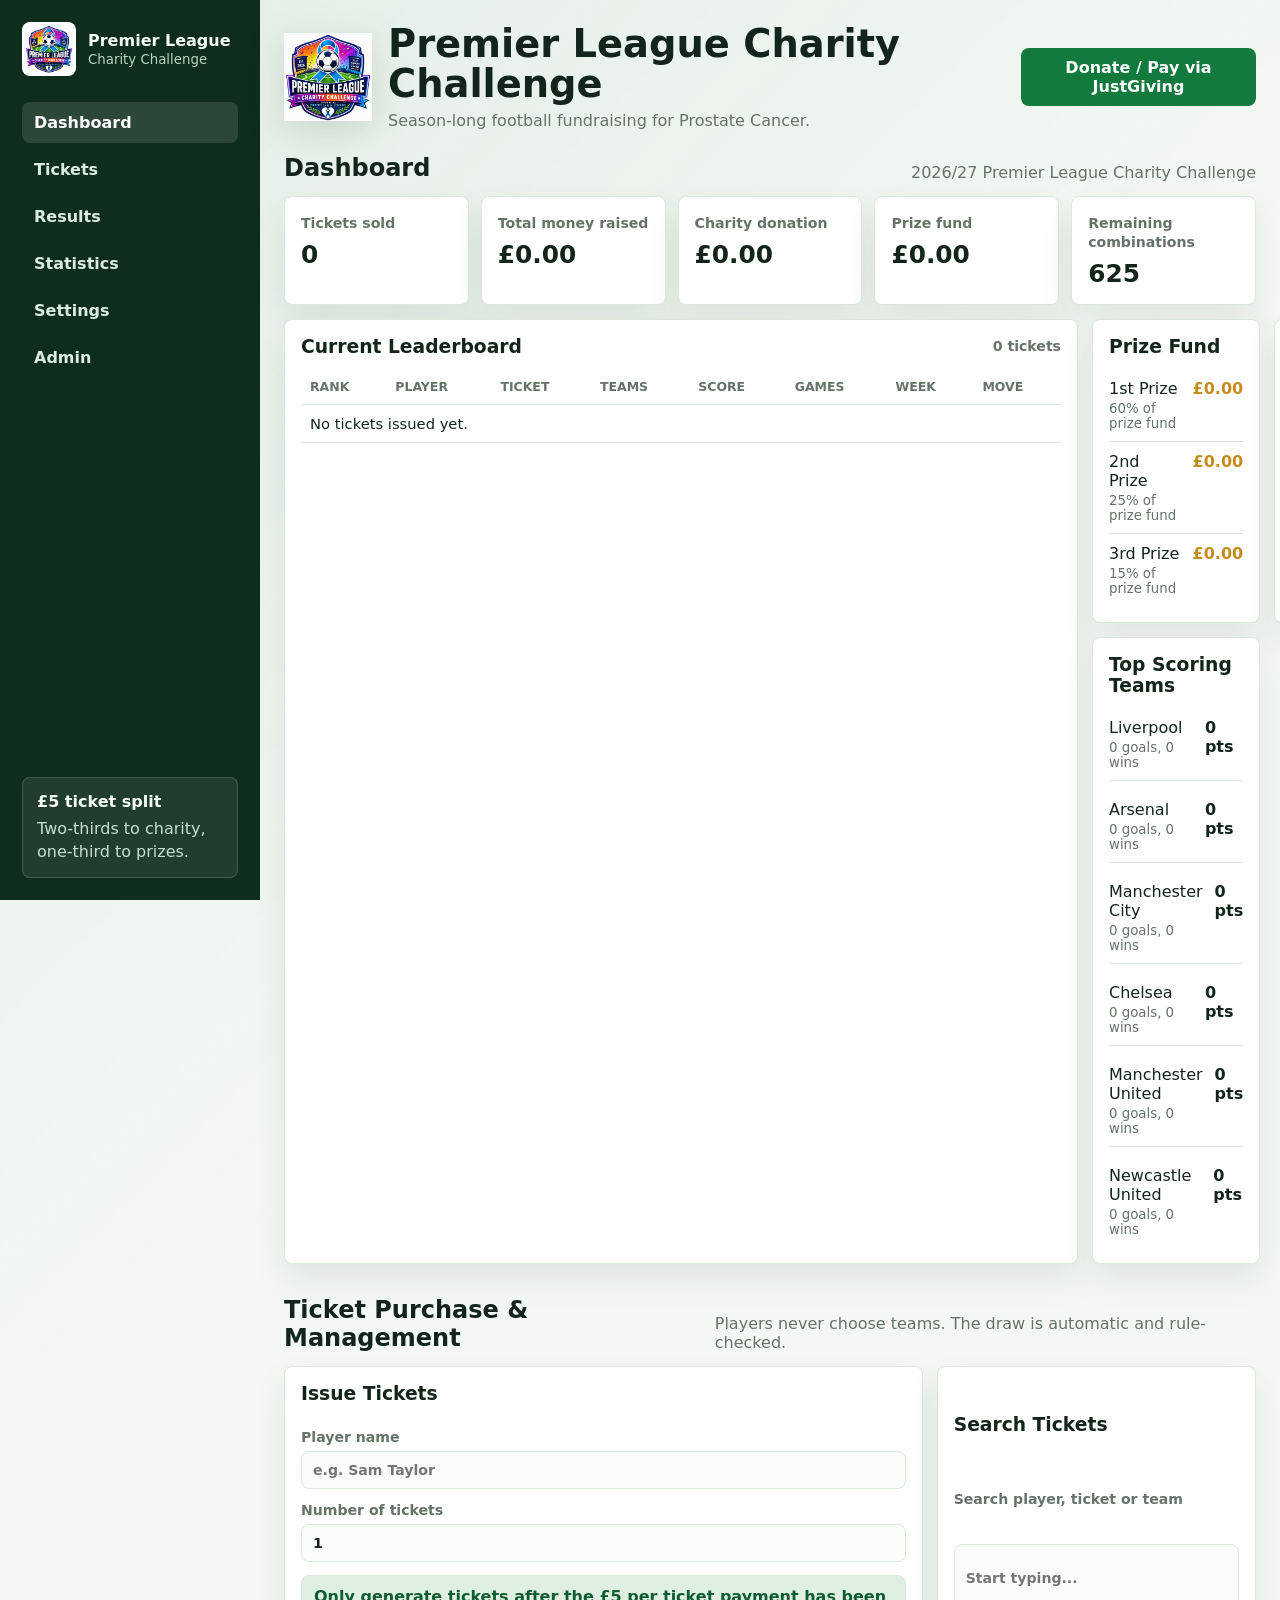
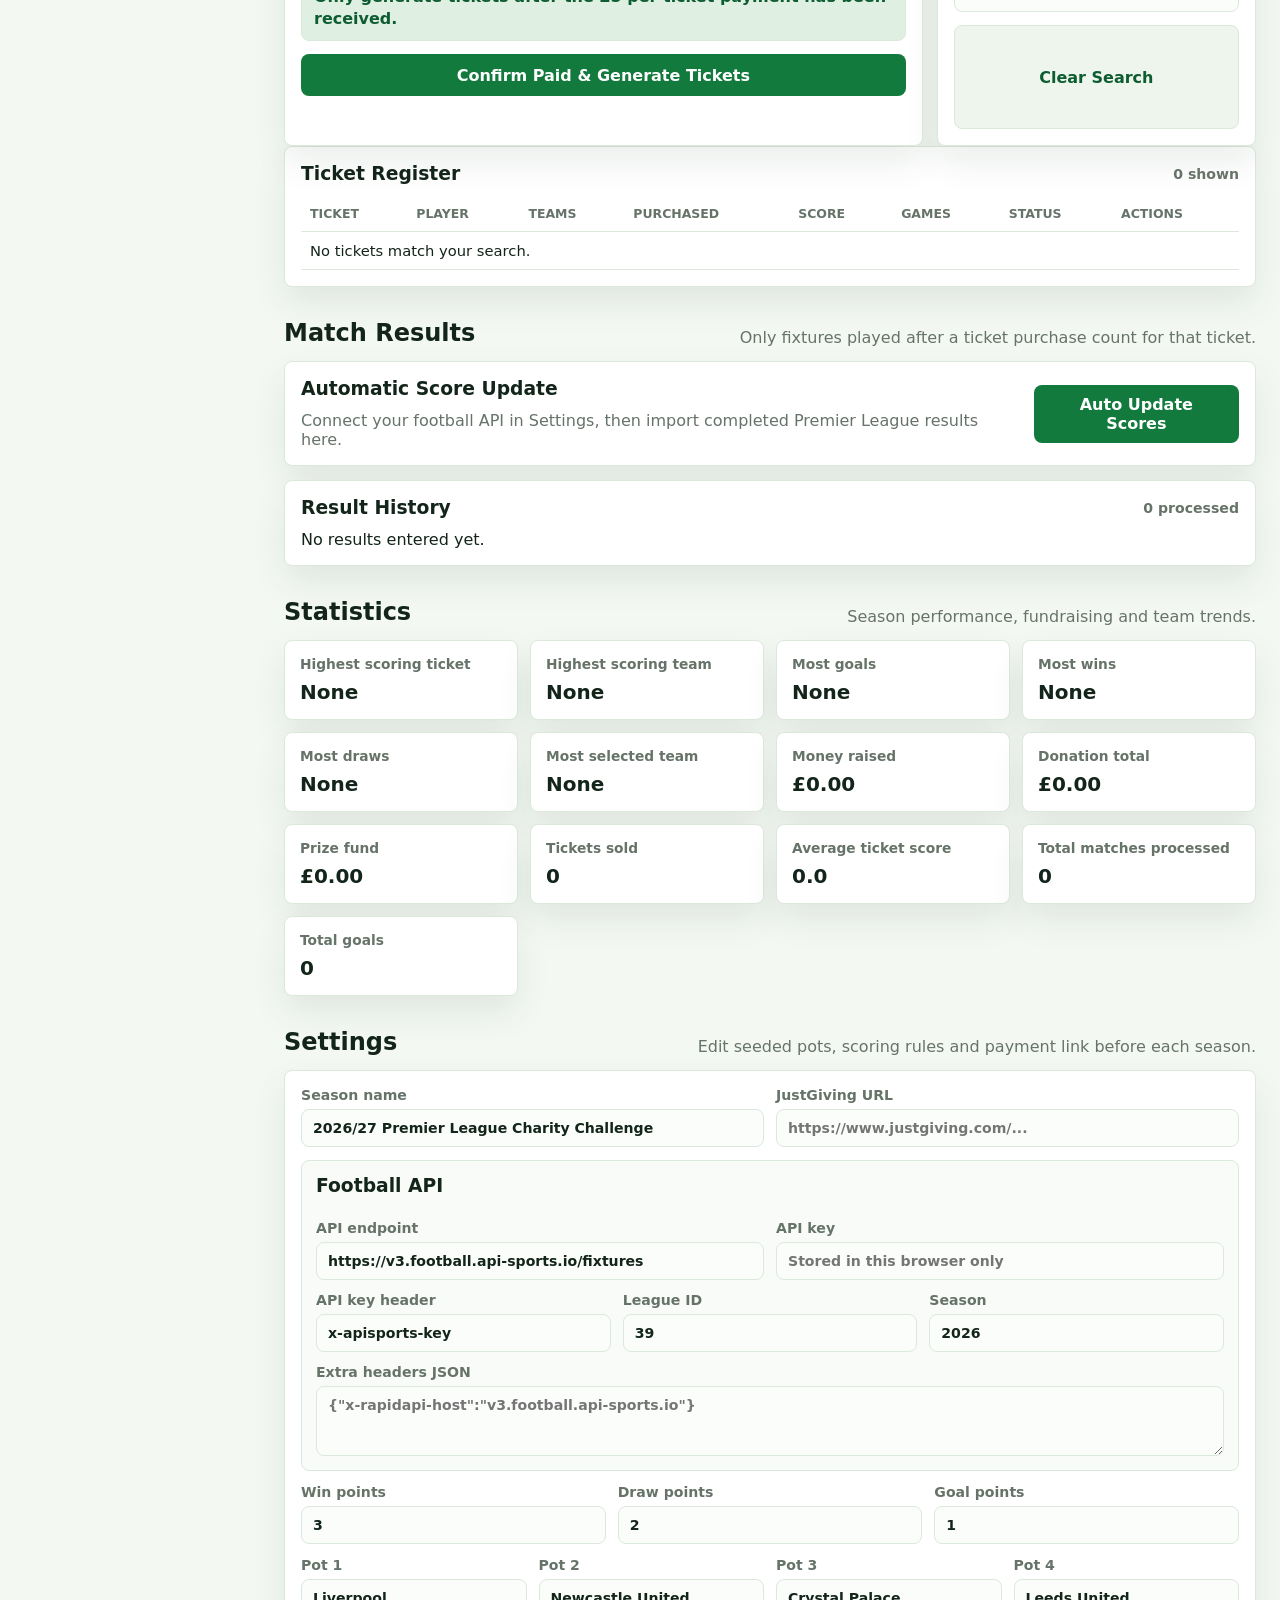
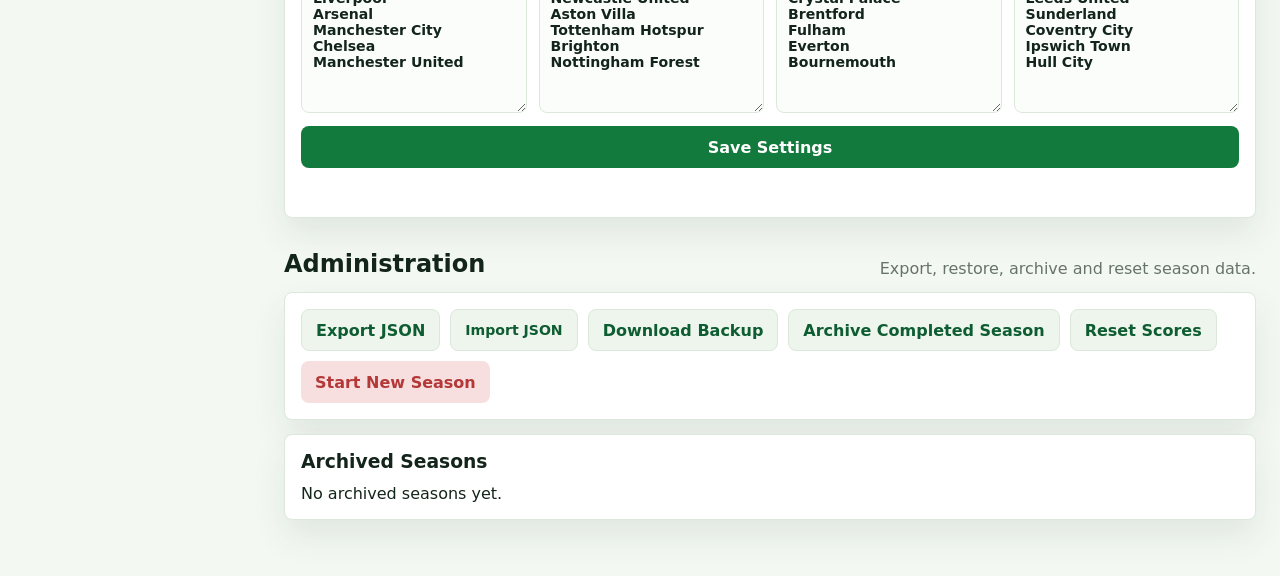
==== index.html @ ea0c3fc6 "Add Premier League charity challenge app" ====
<!doctype html>
<html lang="en">
  <head>
    <meta charset="utf-8">
    <meta name="viewport" content="width=device-width, initial-scale=1">
    <title>Premier League Charity Challenge</title>
    <link rel="stylesheet" href="styles.css">
  </head>
  <body>
    <div class="app-shell">
      <aside class="sidebar" aria-label="Primary">
        <div class="brand">
          <img class="brand-logo" src="assets/premier-league-charity-challenge-logo.png" alt="Premier League Charity Challenge logo">
          <span>
            <strong>Premier League</strong>
            <small>Charity Challenge</small>
          </span>
        </div>
        <nav class="nav-list">
          <a href="#dashboard" class="active">Dashboard</a>
          <a href="#tickets">Tickets</a>
          <a href="#results">Results</a>
          <a href="#statistics">Statistics</a>
          <a href="#settings">Settings</a>
          <a href="#admin">Admin</a>
        </nav>
        <div class="charity-note">
          <strong>£5 ticket split</strong>
          <span>Two-thirds to charity, one-third to prizes.</span>
        </div>
      </aside>

      <main class="main">
        <header class="topbar">
          <div class="topbar-title">
            <img class="topbar-logo" src="assets/premier-league-charity-challenge-logo.png" alt="">
            <div>
            <h1>Premier League Charity Challenge</h1>
            <p>Season-long football fundraising for Prostate Cancer.</p>
            </div>
          </div>
          <button class="primary-action" id="donateBtn" type="button">Donate / Pay via JustGiving</button>
        </header>

        <section id="dashboard" class="section">
          <div class="section-heading">
            <h2>Dashboard</h2>
            <p id="seasonName">Current season</p>
          </div>
          <div class="metric-grid" id="metricGrid"></div>
          <div class="dashboard-grid">
            <section class="panel wide">
              <div class="panel-heading">
                <h3>Current Leaderboard</h3>
                <span id="leaderboardCount"></span>
              </div>
              <div class="table-wrap">
                <table>
                  <thead>
                    <tr>
                      <th>Rank</th>
                      <th>Player</th>
                      <th>Ticket</th>
                      <th>Teams</th>
                      <th>Score</th>
                      <th>Games</th>
                      <th>Week</th>
                      <th>Move</th>
                    </tr>
                  </thead>
                  <tbody id="leaderboardBody"></tbody>
                </table>
              </div>
            </section>

            <section class="panel">
              <div class="panel-heading">
                <h3>Prize Fund</h3>
              </div>
              <div class="prize-list" id="prizeList"></div>
            </section>

            <section class="panel">
              <div class="panel-heading">
                <h3>Latest Results</h3>
              </div>
              <div class="result-list" id="latestResults"></div>
            </section>

            <section class="panel">
              <div class="panel-heading">
                <h3>Top Scoring Teams</h3>
              </div>
              <div class="result-list" id="topTeams"></div>
            </section>
          </div>
        </section>

        <section id="tickets" class="section">
          <div class="section-heading">
            <h2>Ticket Purchase & Management</h2>
            <p>Players never choose teams. The draw is automatic and rule-checked.</p>
          </div>
          <div class="work-grid">
            <form class="panel form-panel" id="purchaseForm">
              <div class="panel-heading">
                <h3>Issue Tickets</h3>
              </div>
              <label>Player name
                <input required name="player" autocomplete="name" placeholder="e.g. Sam Taylor">
              </label>
              <label>Number of tickets
                <input required name="quantity" type="number" min="1" max="100" value="1">
              </label>
              <p class="payment-note">Only generate tickets after the £5 per ticket payment has been received.</p>
              <button class="primary-action" type="submit">Confirm Paid & Generate Tickets</button>
              <p class="form-message" id="purchaseMessage"></p>
            </form>

            <section class="panel form-panel">
              <div class="panel-heading">
                <h3>Search Tickets</h3>
              </div>
              <label>Search player, ticket or team
                <input id="ticketSearch" placeholder="Start typing...">
              </label>
              <button class="secondary-action" id="clearSearch" type="button">Clear Search</button>
            </section>
          </div>
          <section class="panel">
            <div class="panel-heading">
              <h3>Ticket Register</h3>
              <span id="ticketCount"></span>
            </div>
            <div class="table-wrap">
              <table>
                <thead>
                  <tr>
                    <th>Ticket</th>
                    <th>Player</th>
                    <th>Teams</th>
                    <th>Purchased</th>
                    <th>Score</th>
                    <th>Games</th>
                    <th>Status</th>
                    <th>Actions</th>
                  </tr>
                </thead>
                <tbody id="ticketBody"></tbody>
              </table>
            </div>
          </section>
        </section>

        <section id="results" class="section">
          <div class="section-heading">
            <h2>Match Results</h2>
            <p>Only fixtures played after a ticket purchase count for that ticket.</p>
          </div>
          <section class="panel api-panel">
            <div>
              <div class="panel-heading">
                <h3>Automatic Score Update</h3>
              </div>
              <p id="apiStatus">Connect your football API in Settings, then import completed Premier League results here.</p>
            </div>
            <button class="primary-action" id="syncApiBtn" type="button">Auto Update Scores</button>
          </section>
          <section class="panel">
            <div class="panel-heading">
              <h3>Result History</h3>
              <span id="matchCount"></span>
            </div>
            <div class="result-list tall" id="matchHistory"></div>
          </section>
        </section>

        <section id="statistics" class="section">
          <div class="section-heading">
            <h2>Statistics</h2>
            <p>Season performance, fundraising and team trends.</p>
          </div>
          <div class="stat-grid" id="statsGrid"></div>
        </section>

        <section id="settings" class="section">
          <div class="section-heading">
            <h2>Settings</h2>
            <p>Edit seeded pots, scoring rules and payment link before each season.</p>
          </div>
          <form class="panel settings-panel" id="settingsForm">
            <div class="settings-row">
              <label>Season name
                <input name="seasonName" id="seasonInput">
              </label>
              <label>JustGiving URL
                <input name="justGivingUrl" id="justGivingInput" placeholder="https://www.justgiving.com/...">
              </label>
            </div>
            <div class="api-settings">
              <div class="panel-heading">
                <h3>Football API</h3>
              </div>
              <div class="settings-row">
                <label>API endpoint
                  <input name="apiEndpoint" id="apiEndpoint" placeholder="https://v3.football.api-sports.io/fixtures">
                </label>
                <label>API key
                  <input name="apiKey" id="apiKey" type="password" autocomplete="off" placeholder="Stored in this browser only">
                </label>
              </div>
              <div class="settings-row scoring-row">
                <label>API key header
                  <input name="apiKeyHeader" id="apiKeyHeader" placeholder="x-apisports-key">
                </label>
                <label>League ID
                  <input name="apiLeagueId" id="apiLeagueId" placeholder="39">
                </label>
                <label>Season
                  <input name="apiSeason" id="apiSeason" placeholder="2026">
                </label>
              </div>
              <label>Extra headers JSON
                <textarea name="apiExtraHeaders" id="apiExtraHeaders" rows="3" placeholder='{"x-rapidapi-host":"v3.football.api-sports.io"}'></textarea>
              </label>
            </div>
            <div class="settings-row scoring-row">
              <label>Win points
                <input name="winPoints" type="number" min="0" id="winPoints">
              </label>
              <label>Draw points
                <input name="drawPoints" type="number" min="0" id="drawPoints">
              </label>
              <label>Goal points
                <input name="goalPoints" type="number" min="0" id="goalPoints">
              </label>
            </div>
            <div class="pot-grid">
              <label>Pot 1
                <textarea name="pot1" id="pot1" rows="7"></textarea>
              </label>
              <label>Pot 2
                <textarea name="pot2" id="pot2" rows="7"></textarea>
              </label>
              <label>Pot 3
                <textarea name="pot3" id="pot3" rows="7"></textarea>
              </label>
              <label>Pot 4
                <textarea name="pot4" id="pot4" rows="7"></textarea>
              </label>
            </div>
            <button class="primary-action" type="submit">Save Settings</button>
            <p class="form-message" id="settingsMessage"></p>
          </form>
        </section>

        <section id="admin" class="section">
          <div class="section-heading">
            <h2>Administration</h2>
            <p>Export, restore, archive and reset season data.</p>
          </div>
          <div class="admin-actions panel">
            <button class="secondary-action" id="exportBtn" type="button">Export JSON</button>
            <label class="file-button">Import JSON
              <input id="importInput" type="file" accept="application/json">
            </label>
            <button class="secondary-action" id="backupBtn" type="button">Download Backup</button>
            <button class="secondary-action" id="archiveBtn" type="button">Archive Completed Season</button>
            <button class="secondary-action" id="resetScoresBtn" type="button">Reset Scores</button>
            <button class="danger-action" id="newSeasonBtn" type="button">Start New Season</button>
          </div>
          <section class="panel">
            <div class="panel-heading">
              <h3>Archived Seasons</h3>
            </div>
            <div class="result-list" id="archiveList"></div>
          </section>
        </section>
      </main>
    </div>

    <script src="app.js"></script>
  </body>
</html>
---- styles.css ----
:root {
  --bg: #f4f8f3;
  --surface: #ffffff;
  --surface-2: #edf5ec;
  --ink: #13251a;
  --muted: #667369;
  --line: #dce8dc;
  --green: #137a3d;
  --green-dark: #0e5c31;
  --green-soft: #dff0e3;
  --amber: #c58b1d;
  --red: #b53838;
  --shadow: 0 16px 34px rgba(24, 62, 36, 0.09);
  --radius: 8px;
}

* {
  box-sizing: border-box;
}

html {
  scroll-behavior: smooth;
}

body {
  margin: 0;
  background:
    linear-gradient(135deg, rgba(19, 122, 61, 0.08), transparent 30%),
    var(--bg);
  color: var(--ink);
  font-family: Inter, ui-sans-serif, system-ui, -apple-system, BlinkMacSystemFont, "Segoe UI", sans-serif;
}

button,
input,
select,
textarea {
  font: inherit;
}

.app-shell {
  display: grid;
  grid-template-columns: 260px minmax(0, 1fr);
  min-height: 100vh;
}

.sidebar {
  position: sticky;
  top: 0;
  height: 100vh;
  padding: 22px;
  background: #0f2d1d;
  color: #f8fff9;
  display: flex;
  flex-direction: column;
  gap: 26px;
}

.brand {
  display: flex;
  gap: 12px;
  align-items: center;
}

.brand-logo {
  width: 54px;
  height: 54px;
  border-radius: var(--radius);
  background: #ffffff;
  object-fit: contain;
  padding: 3px;
}

.brand strong,
.brand small {
  display: block;
}

.brand small {
  color: #b7d4bf;
  margin-top: 2px;
}

.nav-list {
  display: grid;
  gap: 6px;
}

.nav-list a {
  color: #d9ecdd;
  text-decoration: none;
  padding: 11px 12px;
  border-radius: var(--radius);
  font-weight: 700;
}

.nav-list a:hover,
.nav-list a.active {
  background: rgba(255, 255, 255, 0.12);
  color: #ffffff;
}

.charity-note {
  margin-top: auto;
  padding: 14px;
  border: 1px solid rgba(255, 255, 255, 0.16);
  border-radius: var(--radius);
  background: rgba(255, 255, 255, 0.08);
}

.charity-note span {
  display: block;
  margin-top: 6px;
  color: #c7decf;
  line-height: 1.45;
}

.main {
  padding: 24px;
  min-width: 0;
}

.topbar {
  display: flex;
  justify-content: space-between;
  align-items: center;
  gap: 20px;
  margin-bottom: 24px;
}

.topbar-title {
  display: flex;
  align-items: center;
  gap: 16px;
}

.topbar-logo {
  width: 88px;
  height: 88px;
  flex: 0 0 auto;
  object-fit: contain;
  filter: drop-shadow(0 10px 18px rgba(24, 62, 36, 0.14));
}

h1,
h2,
h3,
p {
  margin: 0;
}

h1 {
  font-size: clamp(1.7rem, 3vw, 2.7rem);
  line-height: 1.05;
}

.topbar p,
.section-heading p {
  margin-top: 6px;
  color: var(--muted);
}

.section {
  scroll-margin-top: 20px;
  margin-bottom: 32px;
}

.section-heading {
  display: flex;
  justify-content: space-between;
  gap: 18px;
  align-items: end;
  margin-bottom: 14px;
}

.metric-grid {
  display: grid;
  grid-template-columns: repeat(5, minmax(150px, 1fr));
  gap: 12px;
  margin-bottom: 14px;
}

.metric {
  padding: 16px;
  background: var(--surface);
  border: 1px solid var(--line);
  border-radius: var(--radius);
  box-shadow: var(--shadow);
}

.metric span,
.panel-heading span,
label {
  color: var(--muted);
  font-size: 0.88rem;
  font-weight: 700;
}

.metric strong {
  display: block;
  margin-top: 8px;
  font-size: 1.55rem;
  color: var(--ink);
}

.dashboard-grid,
.work-grid {
  display: grid;
  grid-template-columns: 2fr 1fr;
  gap: 14px;
}

.dashboard-grid {
  grid-template-columns: 2fr 1fr 1fr;
}

.wide {
  grid-row: span 2;
}

.panel {
  background: var(--surface);
  border: 1px solid var(--line);
  border-radius: var(--radius);
  box-shadow: var(--shadow);
  padding: 16px;
}

.panel-heading {
  display: flex;
  justify-content: space-between;
  gap: 12px;
  align-items: center;
  margin-bottom: 12px;
}

.table-wrap {
  overflow-x: auto;
}

table {
  border-collapse: collapse;
  width: 100%;
  min-width: 760px;
}

th,
td {
  padding: 10px 9px;
  border-bottom: 1px solid var(--line);
  text-align: left;
  vertical-align: top;
}

th {
  color: var(--muted);
  font-size: 0.78rem;
  text-transform: uppercase;
}

td {
  font-size: 0.92rem;
}

.teams-cell {
  max-width: 290px;
  line-height: 1.45;
}

.status-pill {
  display: inline-flex;
  align-items: center;
  border-radius: 999px;
  padding: 4px 8px;
  font-size: 0.78rem;
  font-weight: 800;
}

.paid {
  background: var(--green-soft);
  color: var(--green-dark);
}

.unpaid {
  background: #f8e6df;
  color: #8a3a22;
}

.result-list {
  display: grid;
  gap: 9px;
}

.result-item,
.prize-item {
  display: flex;
  justify-content: space-between;
  gap: 12px;
  padding: 10px 0;
  border-bottom: 1px solid var(--line);
}

.result-item:last-child,
.prize-item:last-child {
  border-bottom: 0;
}

.result-item small,
.prize-item small {
  display: block;
  color: var(--muted);
  margin-top: 3px;
}

.prize-item strong {
  color: var(--amber);
}

.form-panel,
.settings-panel {
  display: grid;
  gap: 13px;
}

.api-panel {
  display: flex;
  justify-content: space-between;
  align-items: center;
  gap: 16px;
  margin-bottom: 14px;
}

.api-panel p {
  color: var(--muted);
}

.api-settings {
  display: grid;
  gap: 12px;
  padding: 14px;
  border: 1px solid var(--line);
  border-radius: var(--radius);
  background: #f8fbf8;
}

label {
  display: grid;
  gap: 6px;
}

input,
select,
textarea {
  width: 100%;
  border: 1px solid var(--line);
  border-radius: var(--radius);
  background: #fbfdfb;
  color: var(--ink);
  padding: 10px 11px;
  outline: 0;
}

input:focus,
select:focus,
textarea:focus {
  border-color: var(--green);
  box-shadow: 0 0 0 3px rgba(19, 122, 61, 0.14);
}

textarea {
  resize: vertical;
}

.check-row {
  display: flex;
  align-items: center;
  gap: 8px;
}

.check-row input {
  width: auto;
}

.score-row,
.settings-row,
.pot-grid,
.stat-grid {
  display: grid;
  gap: 12px;
}

.score-row {
  grid-template-columns: 1fr 1fr;
}

.settings-row {
  grid-template-columns: 1fr 1fr;
}

.scoring-row {
  grid-template-columns: repeat(3, 1fr);
}

.pot-grid,
.stat-grid {
  grid-template-columns: repeat(4, 1fr);
}

.stat-card {
  background: var(--surface);
  border: 1px solid var(--line);
  border-radius: var(--radius);
  padding: 15px;
  box-shadow: var(--shadow);
}

.stat-card span {
  display: block;
  color: var(--muted);
  font-weight: 700;
  font-size: 0.86rem;
}

.stat-card strong {
  display: block;
  margin-top: 8px;
  font-size: 1.25rem;
}

.primary-action,
.secondary-action,
.danger-action,
.file-button {
  border: 0;
  border-radius: var(--radius);
  cursor: pointer;
  display: inline-flex;
  justify-content: center;
  align-items: center;
  min-height: 42px;
  padding: 10px 14px;
  font-weight: 850;
  text-decoration: none;
}

.primary-action {
  background: var(--green);
  color: #ffffff;
}

.primary-action:hover {
  background: var(--green-dark);
}

.secondary-action,
.file-button {
  border: 1px solid var(--line);
  background: var(--surface-2);
  color: var(--green-dark);
}

.danger-action {
  background: #f7dfdf;
  color: var(--red);
}

.inline-actions {
  display: flex;
  flex-wrap: wrap;
  gap: 6px;
}

.inline-actions button {
  min-height: 30px;
  padding: 5px 8px;
  font-size: 0.78rem;
}

.admin-actions {
  display: flex;
  flex-wrap: wrap;
  gap: 10px;
  margin-bottom: 14px;
}

.file-button input {
  display: none;
}

.form-message {
  min-height: 20px;
  color: var(--green-dark);
  font-weight: 700;
}

.payment-note {
  padding: 10px 12px;
  border: 1px solid var(--line);
  border-radius: var(--radius);
  background: var(--green-soft);
  color: var(--green-dark);
  font-weight: 800;
  line-height: 1.4;
}

.tall {
  max-height: 420px;
  overflow: auto;
}

@media (max-width: 1100px) {
  .app-shell {
    display: block;
    width: 100%;
  }

  .sidebar {
    position: static;
    height: auto;
    width: 100%;
  }

  .nav-list {
    grid-template-columns: repeat(3, 1fr);
  }

  .metric-grid,
  .dashboard-grid,
  .work-grid,
  .pot-grid,
  .stat-grid {
    grid-template-columns: repeat(2, 1fr);
  }
}

@media (max-width: 720px) {
  .main,
  .sidebar {
    padding: 16px;
  }

  .topbar,
  .section-heading,
  .api-panel {
    align-items: stretch;
    flex-direction: column;
  }

  .topbar-title {
    align-items: flex-start;
  }

  .topbar-logo {
    width: 70px;
    height: 70px;
  }

  .nav-list,
  .metric-grid,
  .dashboard-grid,
  .work-grid,
  .settings-row,
  .scoring-row,
  .score-row,
  .pot-grid,
  .stat-grid {
    grid-template-columns: 1fr;
  }

  .primary-action,
  .secondary-action,
  .danger-action,
  .file-button {
    width: 100%;
  }
}

@media print {
  body * {
    visibility: hidden;
  }
}
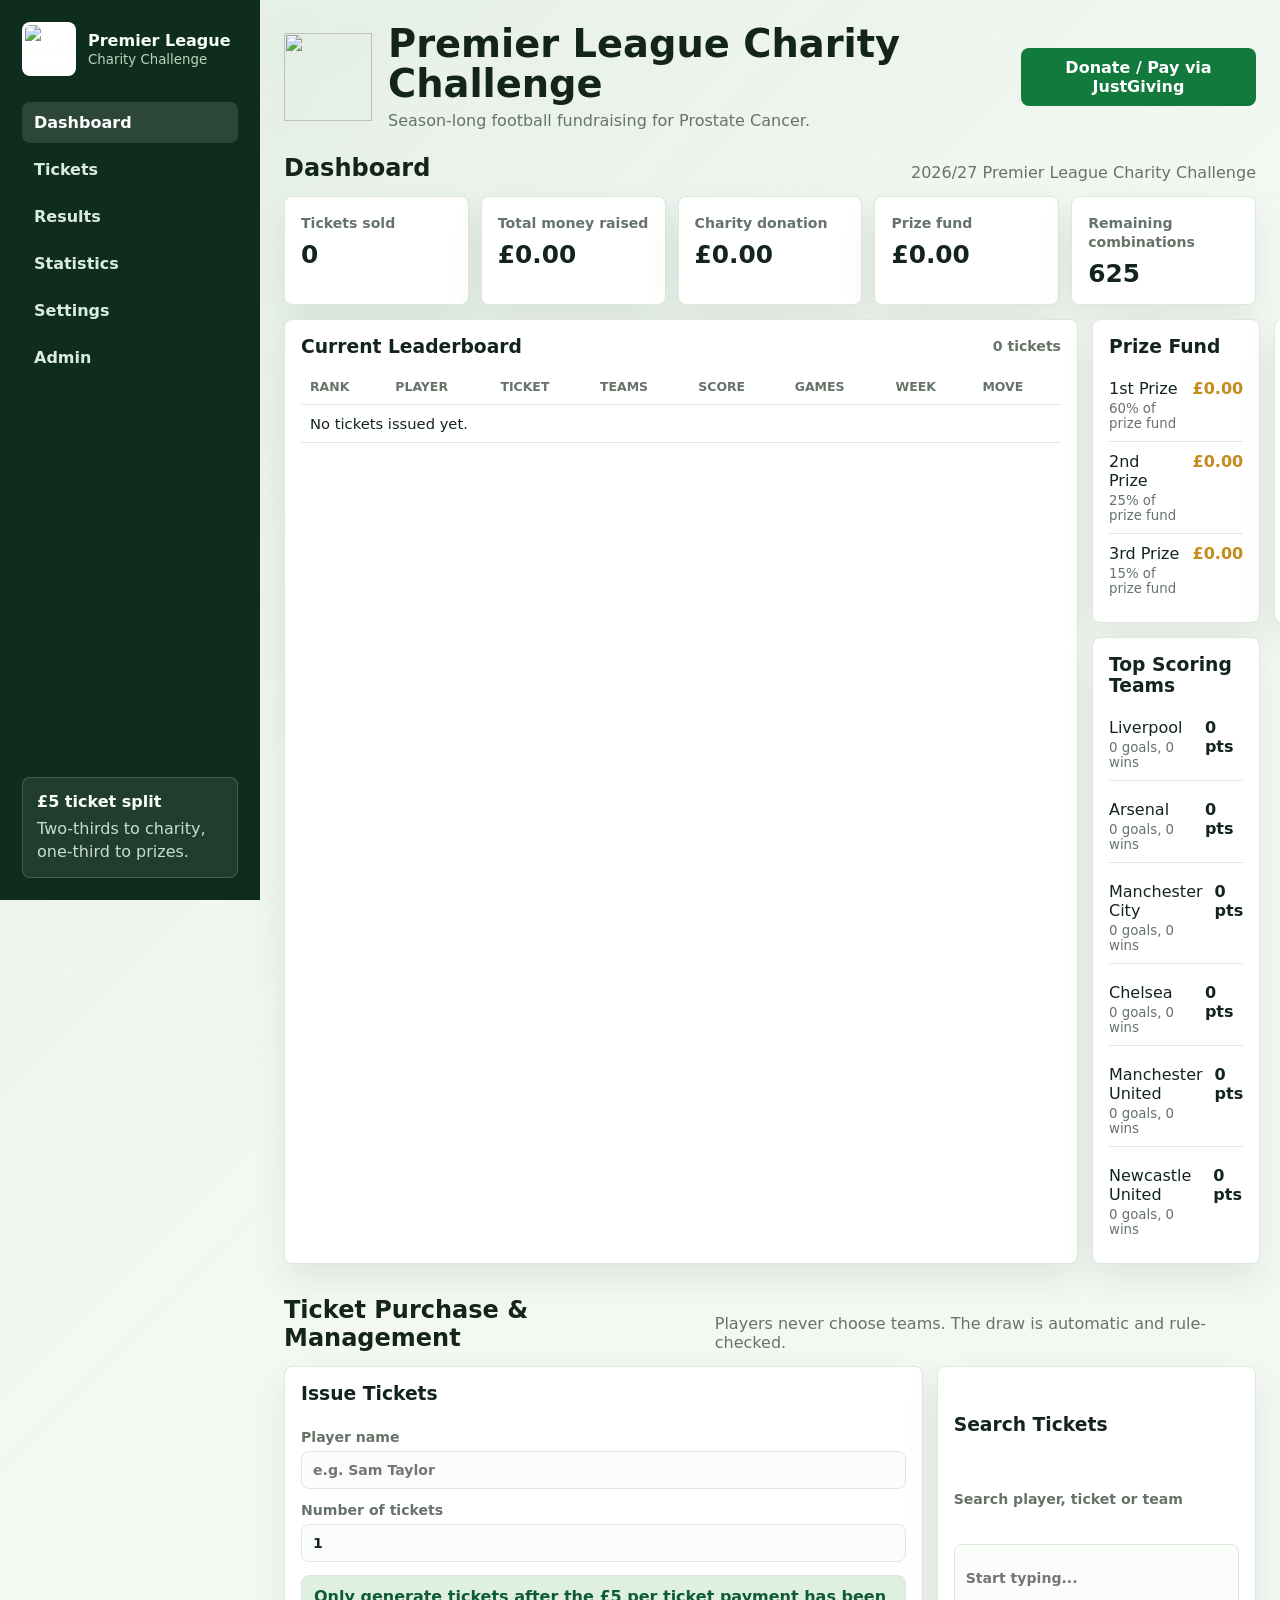
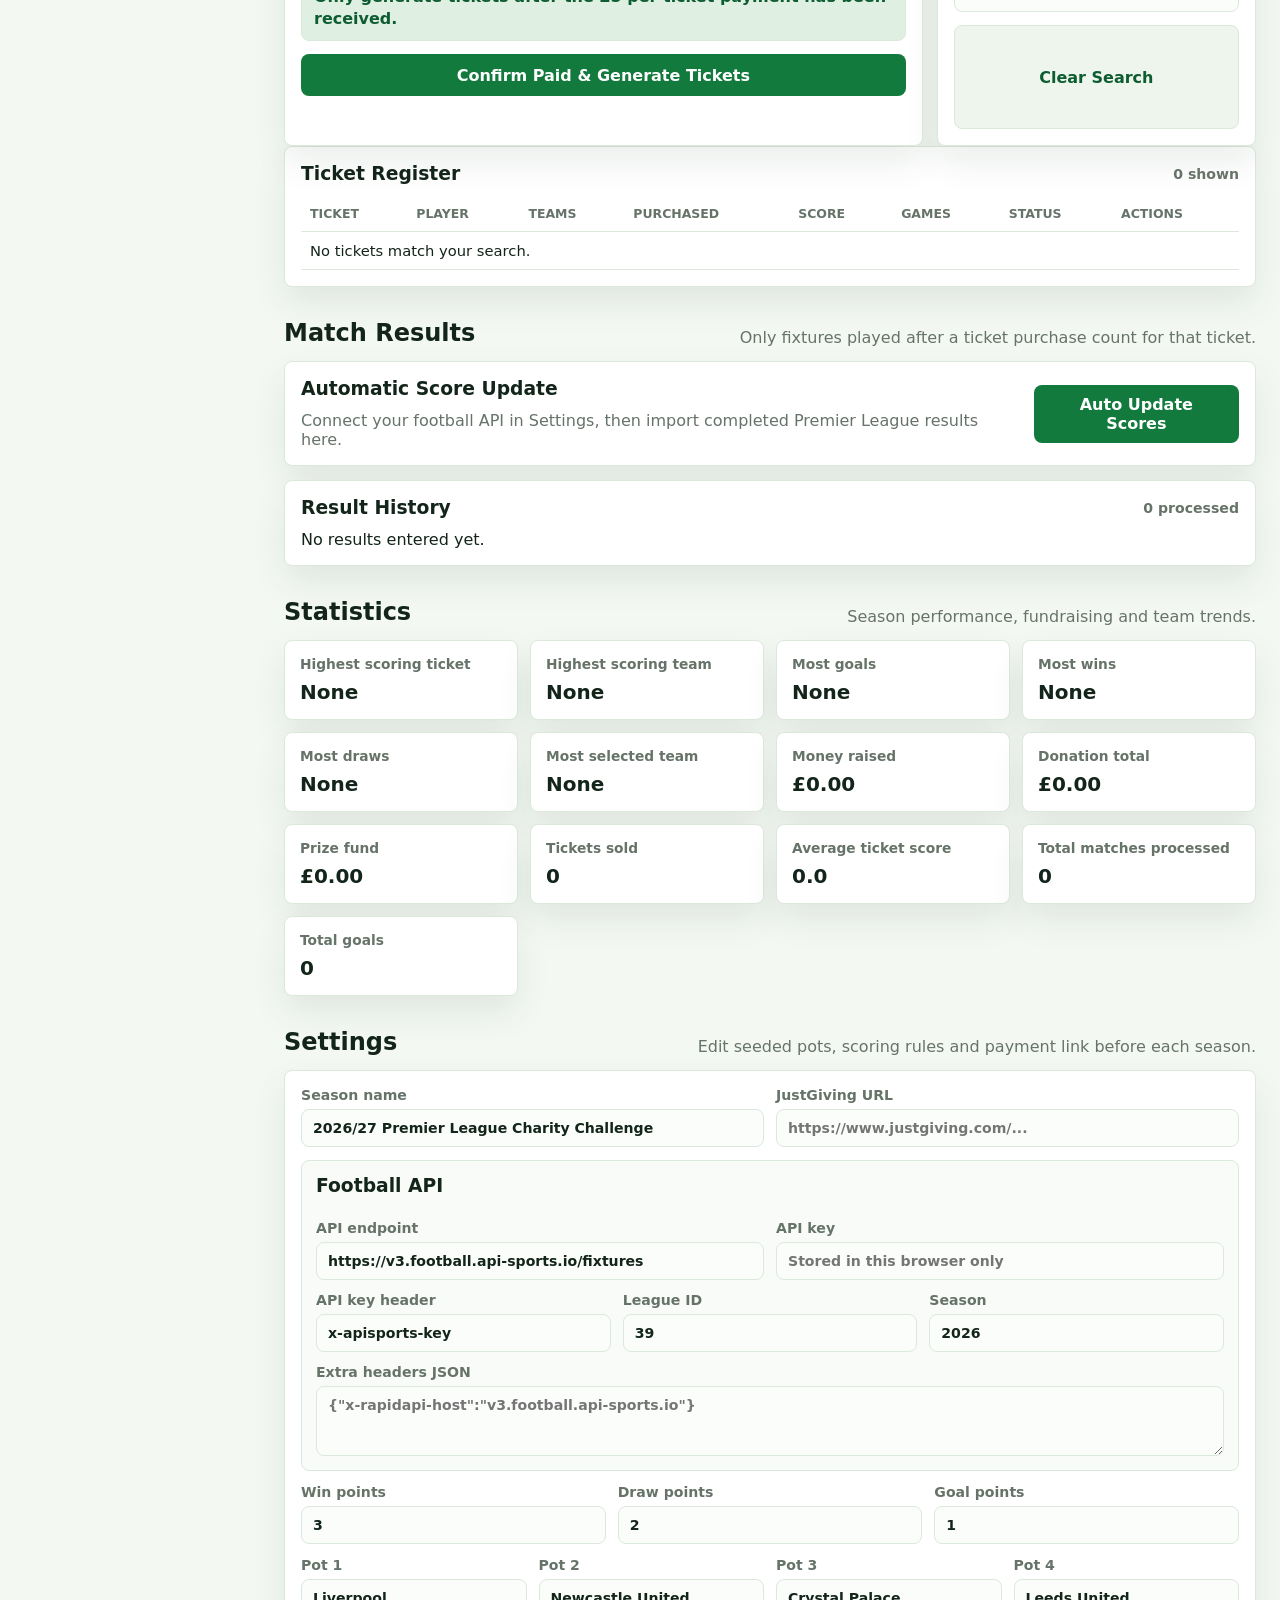
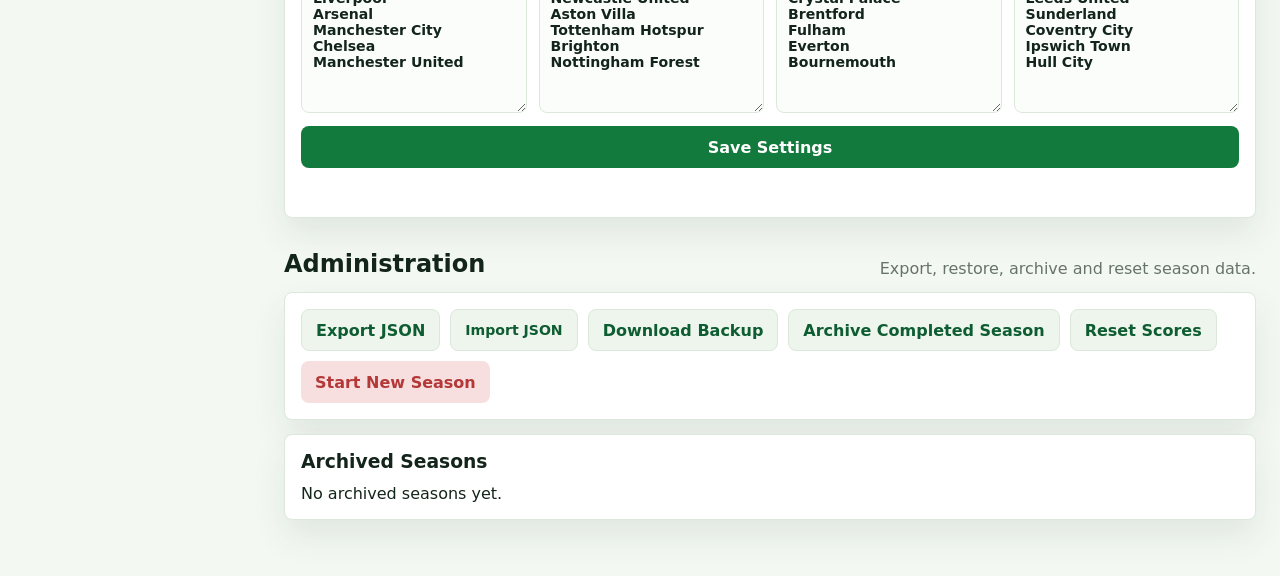
==== commit e192d02b: "Repair hosted logo path" ====
--- a/index.html
+++ b/index.html
@@ -10,7 +10,7 @@
     <div class="app-shell">
       <aside class="sidebar" aria-label="Primary">
         <div class="brand">
-          <img class="brand-logo" src="assets/premier-league-charity-challenge-logo.png" alt="Premier League Charity Challenge logo">
+          <img class="brand-logo" src="https://raw.githubusercontent.com/woodileebowlingclub-boop/premierprostate/main/assets/premier-league-charity-challenge-logo.png" alt="Premier League Charity Challenge logo">
           <span>
             <strong>Premier League</strong>
             <small>Charity Challenge</small>
@@ -33,7 +33,7 @@
       <main class="main">
         <header class="topbar">
           <div class="topbar-title">
-            <img class="topbar-logo" src="assets/premier-league-charity-challenge-logo.png" alt="">
+            <img class="topbar-logo" src="https://raw.githubusercontent.com/woodileebowlingclub-boop/premierprostate/main/assets/premier-league-charity-challenge-logo.png" alt="">
             <div>
             <h1>Premier League Charity Challenge</h1>
             <p>Season-long football fundraising for Prostate Cancer.</p>
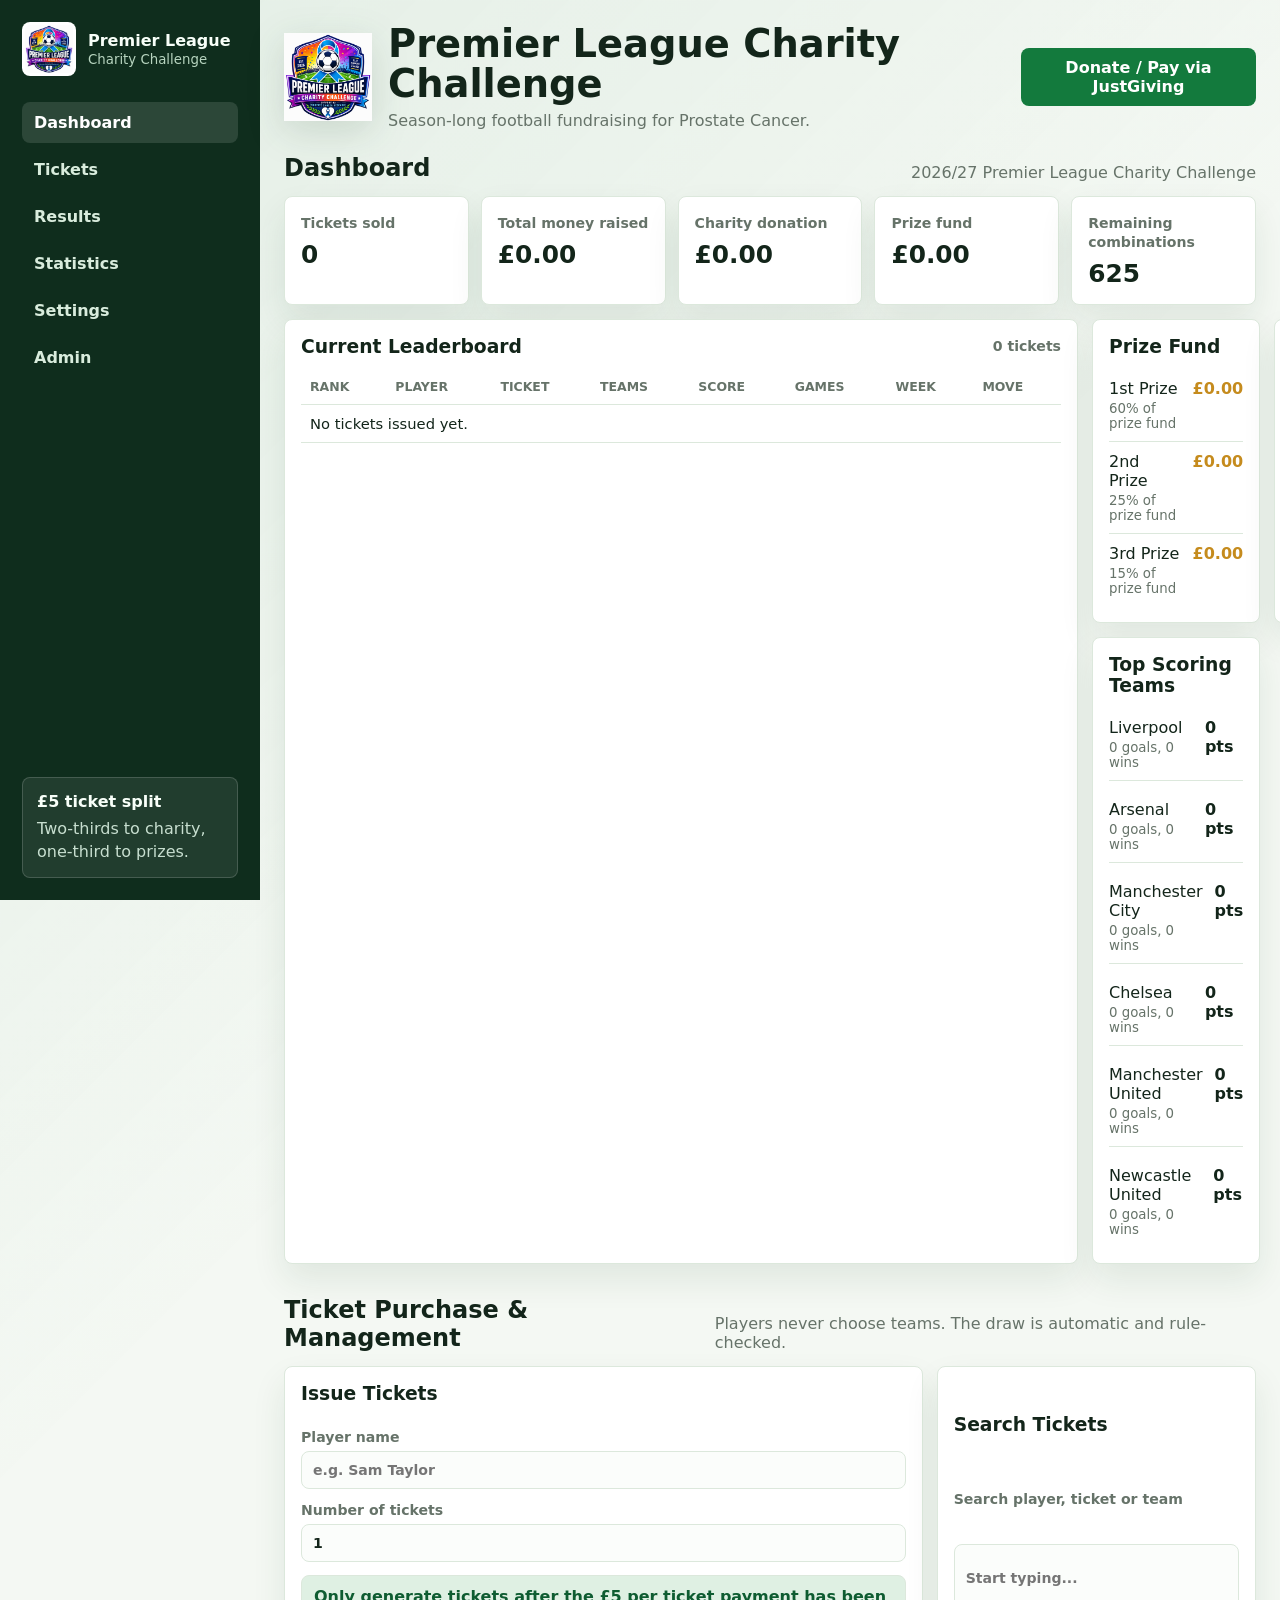
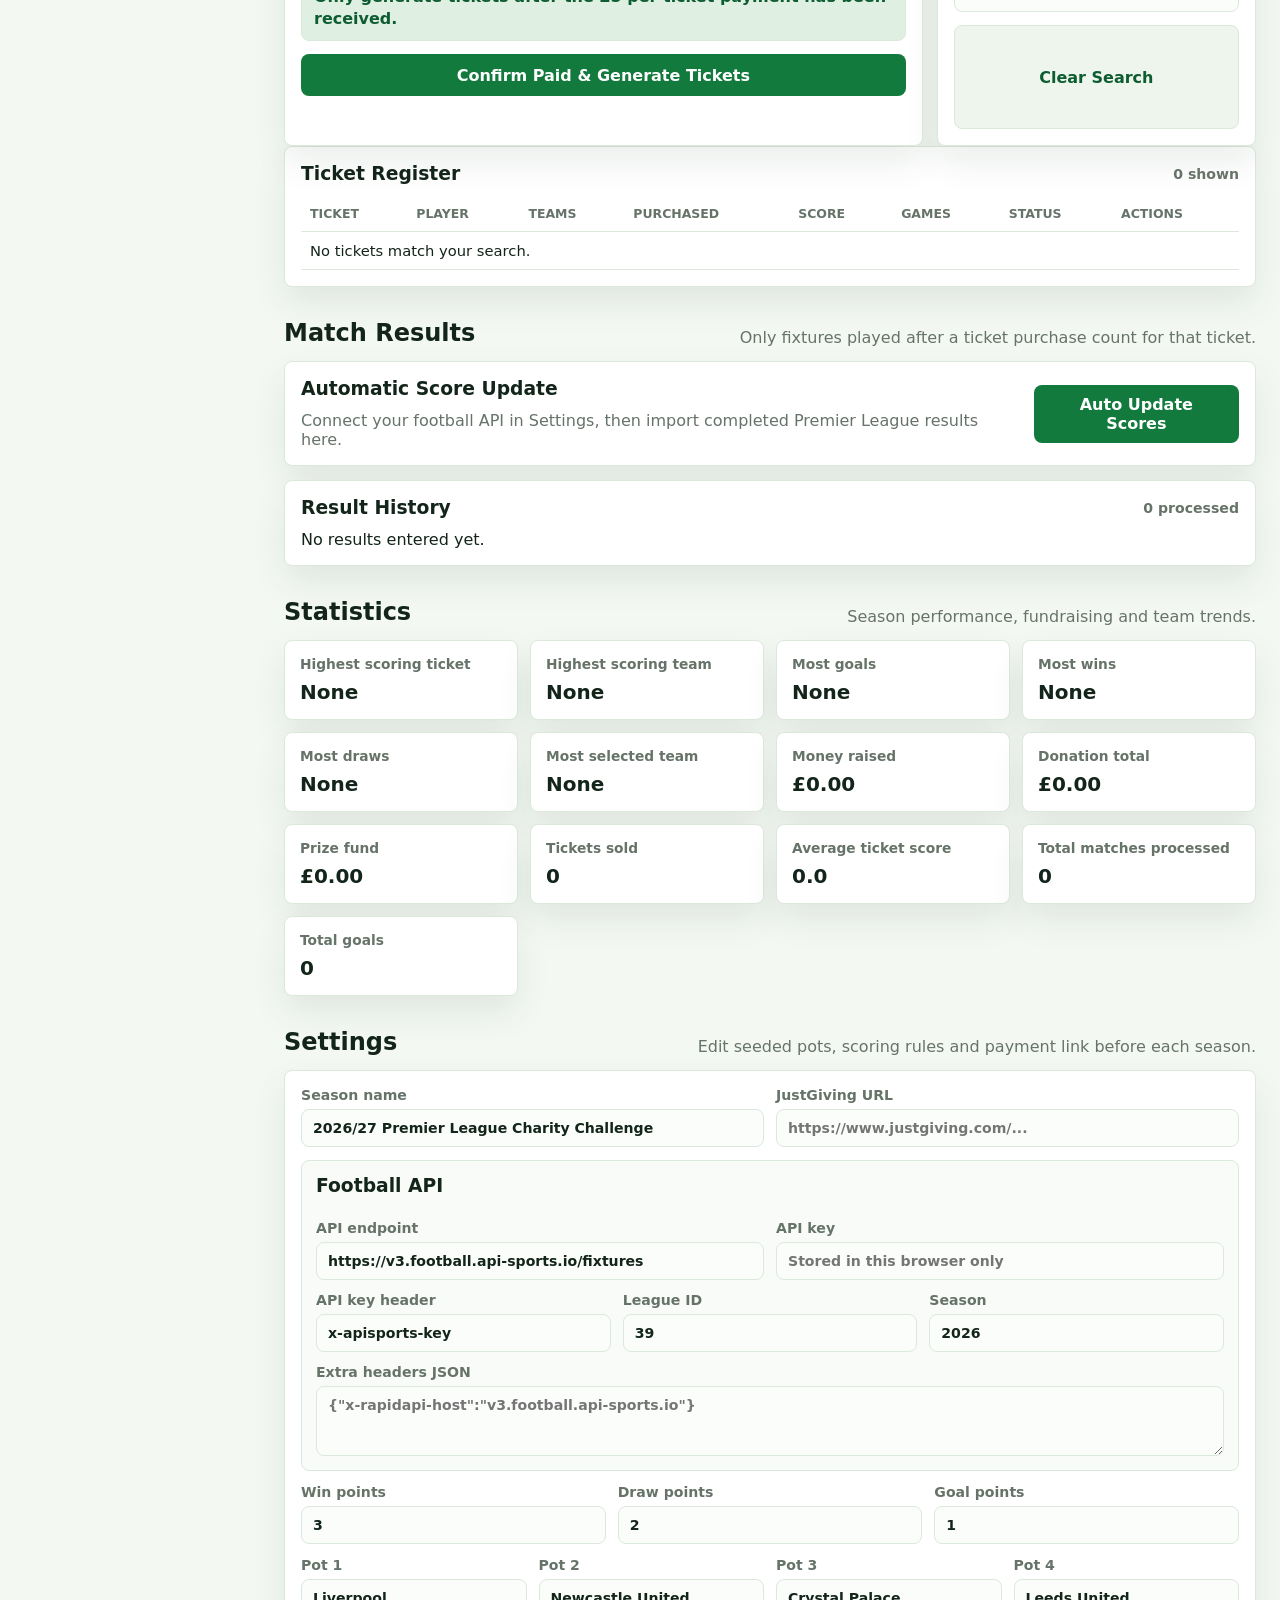
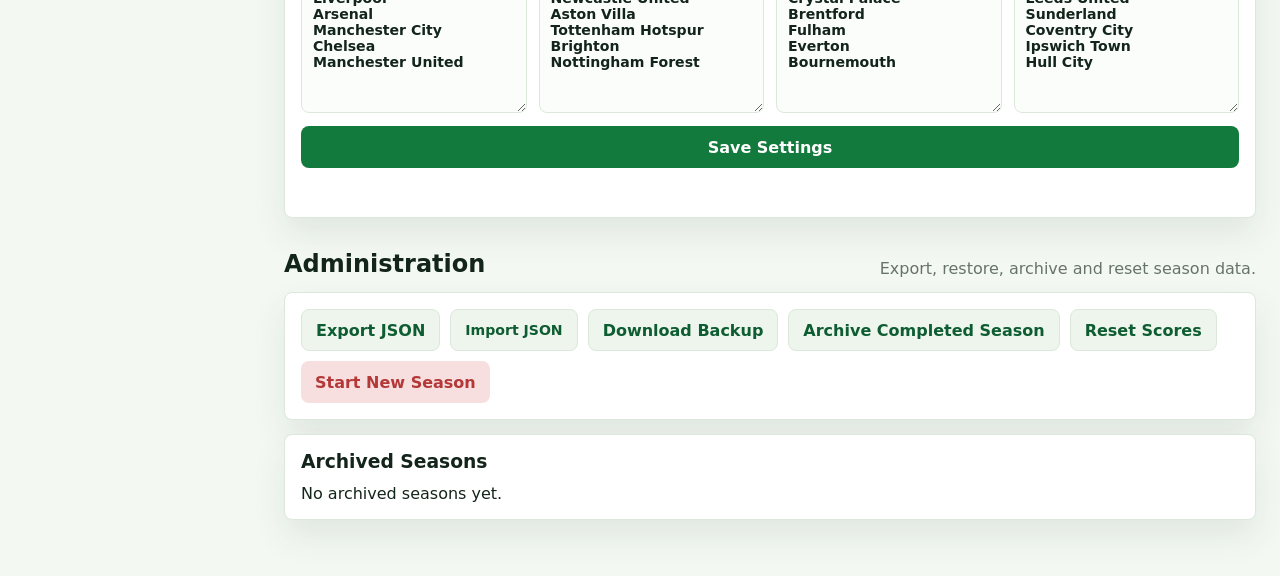
==== commit 504ba3c1: "Make logo deploy path resilient" ====
--- a/index.html
+++ b/index.html
@@ -10,7 +10,7 @@
     <div class="app-shell">
       <aside class="sidebar" aria-label="Primary">
         <div class="brand">
-          <img class="brand-logo" src="https://raw.githubusercontent.com/woodileebowlingclub-boop/premierprostate/main/assets/premier-league-charity-challenge-logo.png" alt="Premier League Charity Challenge logo">
+          <img class="brand-logo" src="premier-league-charity-challenge-logo.png" onerror="this.onerror=null;this.src='https://raw.githubusercontent.com/woodileebowlingclub-boop/premierprostate/main/assets/premier-league-charity-challenge-logo.png';" alt="Premier League Charity Challenge logo">
           <span>
             <strong>Premier League</strong>
             <small>Charity Challenge</small>
@@ -33,7 +33,7 @@
       <main class="main">
         <header class="topbar">
           <div class="topbar-title">
-            <img class="topbar-logo" src="https://raw.githubusercontent.com/woodileebowlingclub-boop/premierprostate/main/assets/premier-league-charity-challenge-logo.png" alt="">
+            <img class="topbar-logo" src="premier-league-charity-challenge-logo.png" onerror="this.onerror=null;this.src='https://raw.githubusercontent.com/woodileebowlingclub-boop/premierprostate/main/assets/premier-league-charity-challenge-logo.png';" alt="">
             <div>
             <h1>Premier League Charity Challenge</h1>
             <p>Season-long football fundraising for Prostate Cancer.</p>
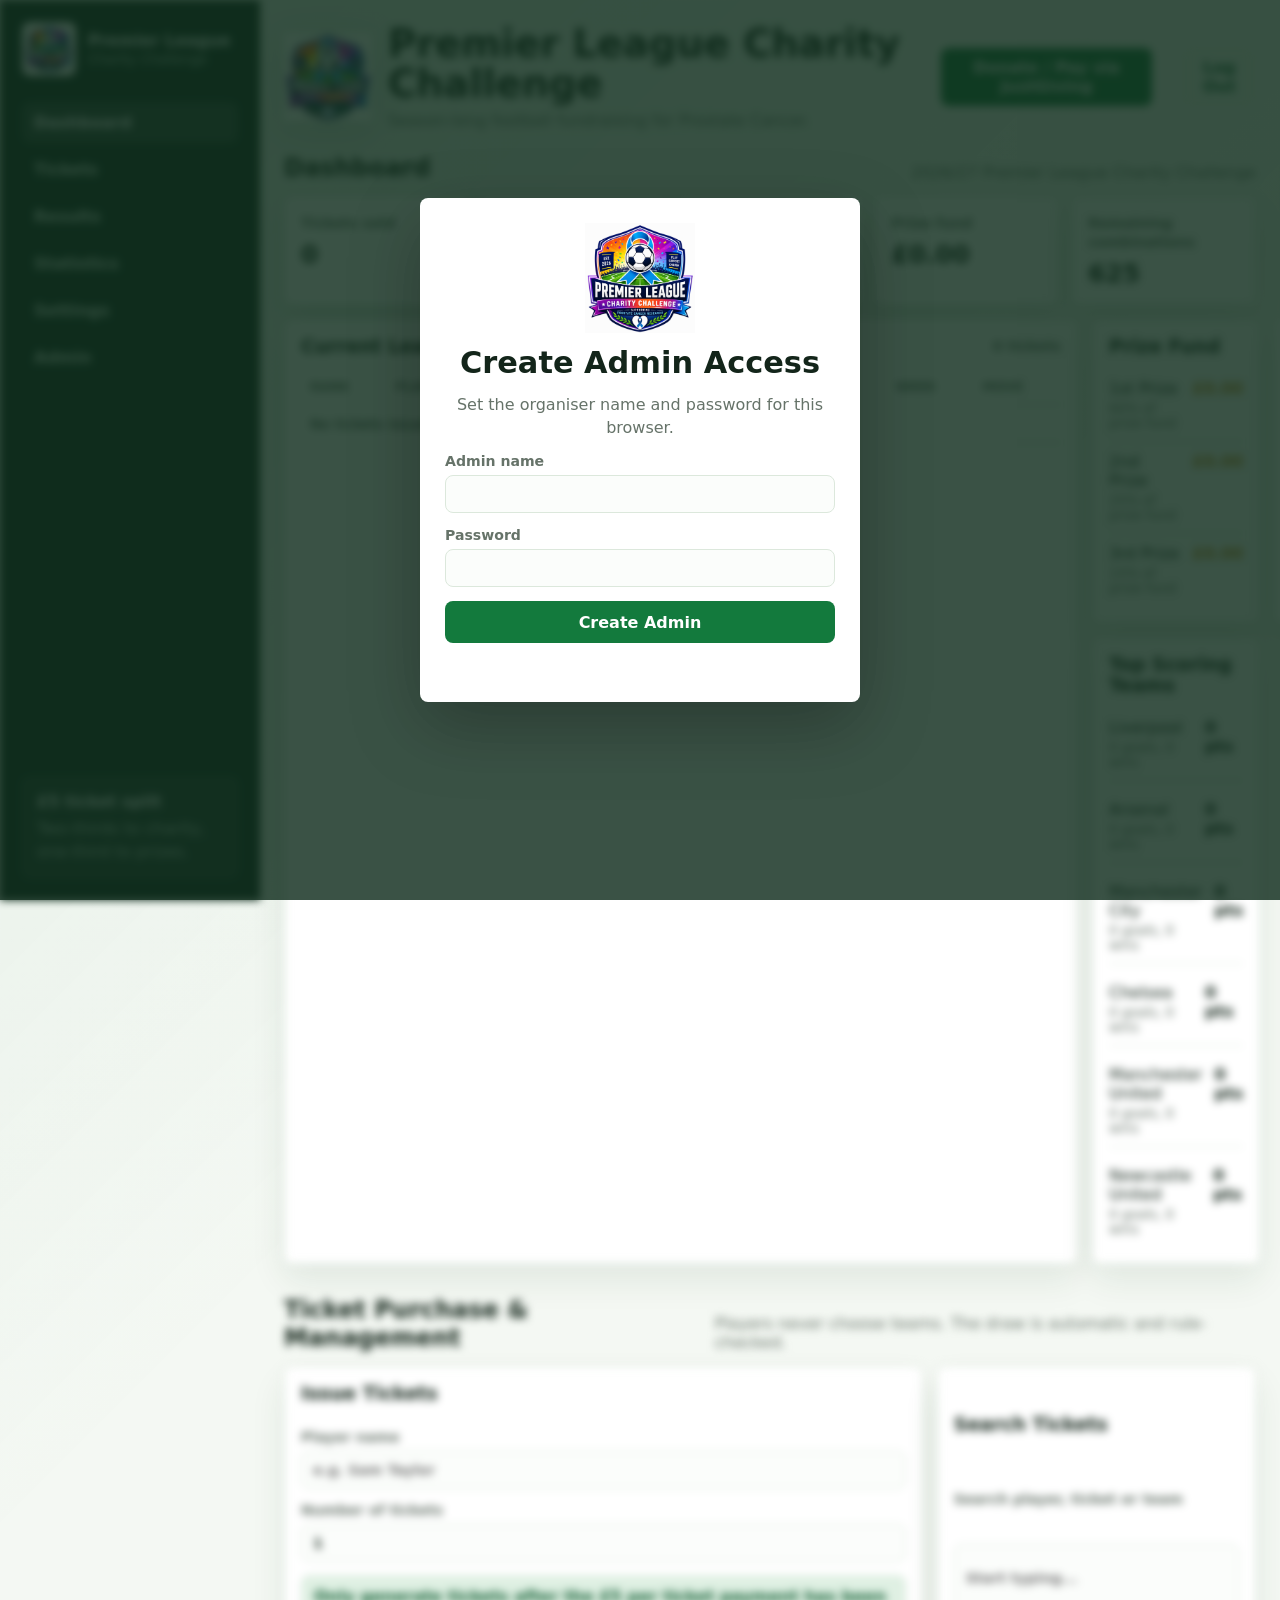
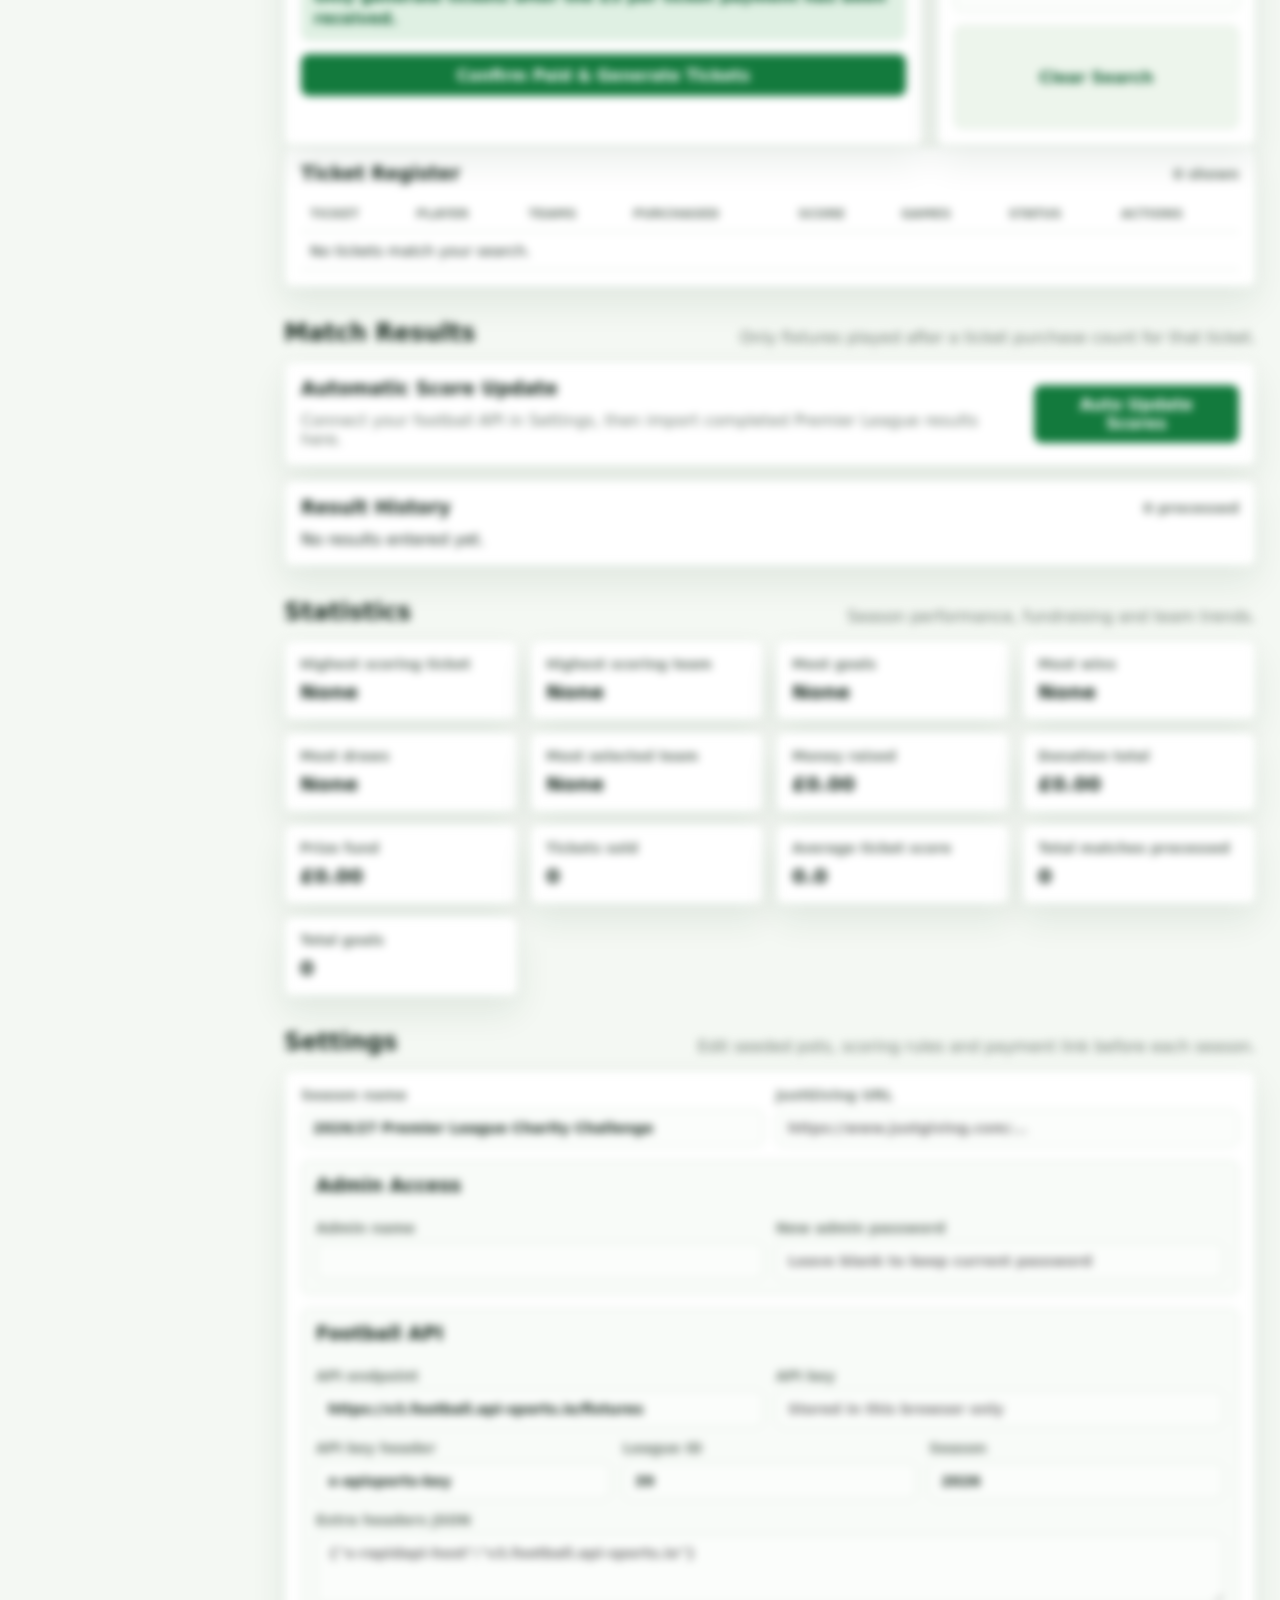
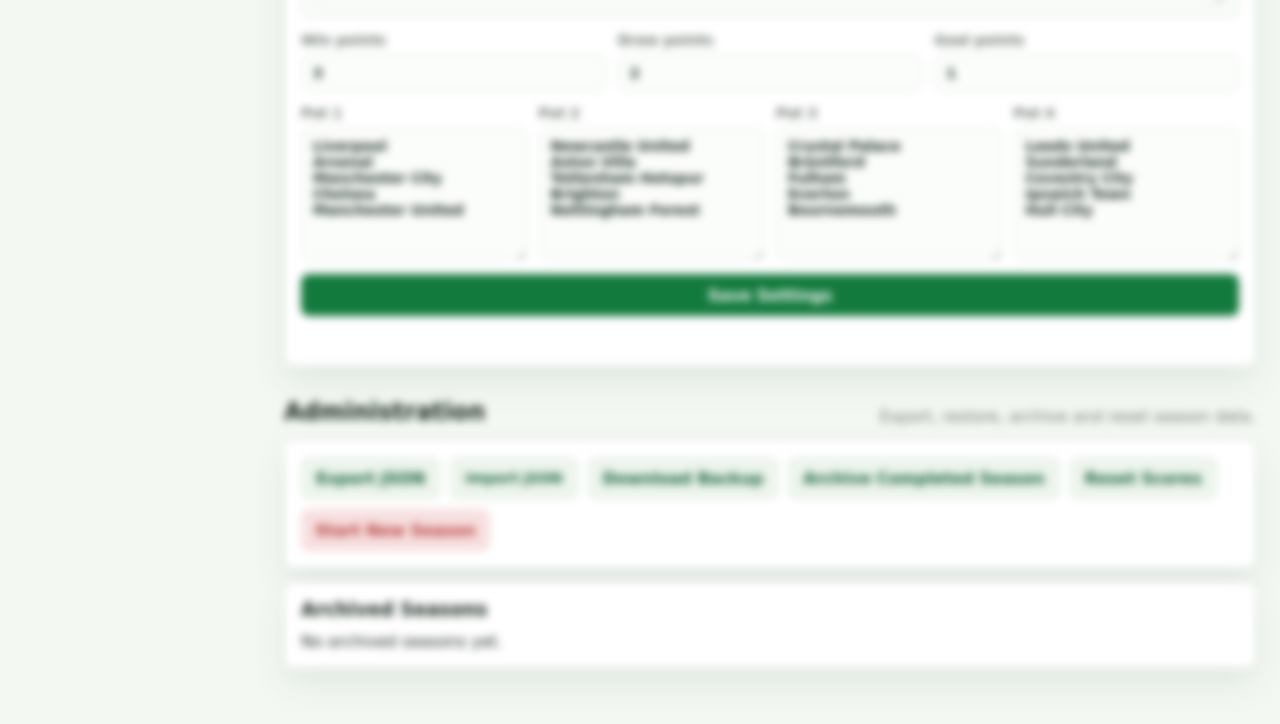
==== commit d119ff8a: "Add admin login setup" ====
--- a/index.html
+++ b/index.html
@@ -7,6 +7,22 @@
     <link rel="stylesheet" href="styles.css">
   </head>
   <body>
+    <div class="auth-overlay" id="authOverlay">
+      <form class="auth-card" id="authForm">
+        <img class="auth-logo" src="premier-league-charity-challenge-logo.png" onerror="this.onerror=null;this.src='https://raw.githubusercontent.com/woodileebowlingclub-boop/premierprostate/main/assets/premier-league-charity-challenge-logo.png';" alt="Premier League Charity Challenge logo">
+        <h1 id="authTitle">Admin Login</h1>
+        <p id="authHelp">Enter the organiser details to manage tickets and scores.</p>
+        <label>Admin name
+          <input required id="authName" autocomplete="username">
+        </label>
+        <label>Password
+          <input required id="authPassword" type="password" autocomplete="current-password">
+        </label>
+        <button class="primary-action" type="submit" id="authSubmit">Unlock App</button>
+        <p class="form-message" id="authMessage"></p>
+      </form>
+    </div>
+
     <div class="app-shell">
       <aside class="sidebar" aria-label="Primary">
         <div class="brand">
@@ -40,6 +56,10 @@
             </div>
           </div>
           <button class="primary-action" id="donateBtn" type="button">Donate / Pay via JustGiving</button>
+          <div class="admin-session">
+            <span id="adminUser"></span>
+            <button class="secondary-action" id="logoutBtn" type="button">Log Out</button>
+          </div>
         </header>
 
         <section id="dashboard" class="section">
@@ -199,6 +219,19 @@
             </div>
             <div class="api-settings">
               <div class="panel-heading">
+                <h3>Admin Access</h3>
+              </div>
+              <div class="settings-row">
+                <label>Admin name
+                  <input name="adminName" id="adminNameInput" autocomplete="username">
+                </label>
+                <label>New admin password
+                  <input name="adminPassword" id="adminPasswordInput" type="password" autocomplete="new-password" placeholder="Leave blank to keep current password">
+                </label>
+              </div>
+            </div>
+            <div class="api-settings">
+              <div class="panel-heading">
                 <h3>Football API</h3>
               </div>
               <div class="settings-row">
--- a/styles.css
+++ b/styles.css
@@ -31,6 +31,10 @@
   font-family: Inter, ui-sans-serif, system-ui, -apple-system, BlinkMacSystemFont, "Segoe UI", sans-serif;
 }
 
+body.auth-locked {
+  overflow: hidden;
+}
+
 button,
 input,
 select,
@@ -42,6 +46,56 @@
   display: grid;
   grid-template-columns: 260px minmax(0, 1fr);
   min-height: 100vh;
+}
+
+body.auth-locked .app-shell {
+  filter: blur(4px);
+  pointer-events: none;
+  user-select: none;
+}
+
+.auth-overlay {
+  position: fixed;
+  inset: 0;
+  z-index: 50;
+  display: none;
+  align-items: center;
+  justify-content: center;
+  padding: 24px;
+  background: rgba(15, 45, 29, 0.82);
+}
+
+body.auth-locked .auth-overlay {
+  display: flex;
+}
+
+.auth-card {
+  width: min(440px, 100%);
+  display: grid;
+  gap: 14px;
+  padding: 24px;
+  border-radius: var(--radius);
+  border: 1px solid rgba(255, 255, 255, 0.28);
+  background: var(--surface);
+  box-shadow: 0 24px 70px rgba(0, 0, 0, 0.28);
+}
+
+.auth-logo {
+  width: 110px;
+  height: 110px;
+  object-fit: contain;
+  justify-self: center;
+}
+
+.auth-card h1 {
+  text-align: center;
+  font-size: 1.9rem;
+}
+
+.auth-card p {
+  color: var(--muted);
+  text-align: center;
+  line-height: 1.45;
 }
 
 .sidebar {
@@ -128,6 +182,17 @@
   margin-bottom: 24px;
 }
 
+.admin-session {
+  display: flex;
+  align-items: center;
+  gap: 10px;
+}
+
+.admin-session span {
+  color: var(--muted);
+  font-weight: 800;
+}
+
 .topbar-title {
   display: flex;
   align-items: center;
@@ -542,6 +607,11 @@
   .topbar,
   .section-heading,
   .api-panel {
+    align-items: stretch;
+    flex-direction: column;
+  }
+
+  .admin-session {
     align-items: stretch;
     flex-direction: column;
   }
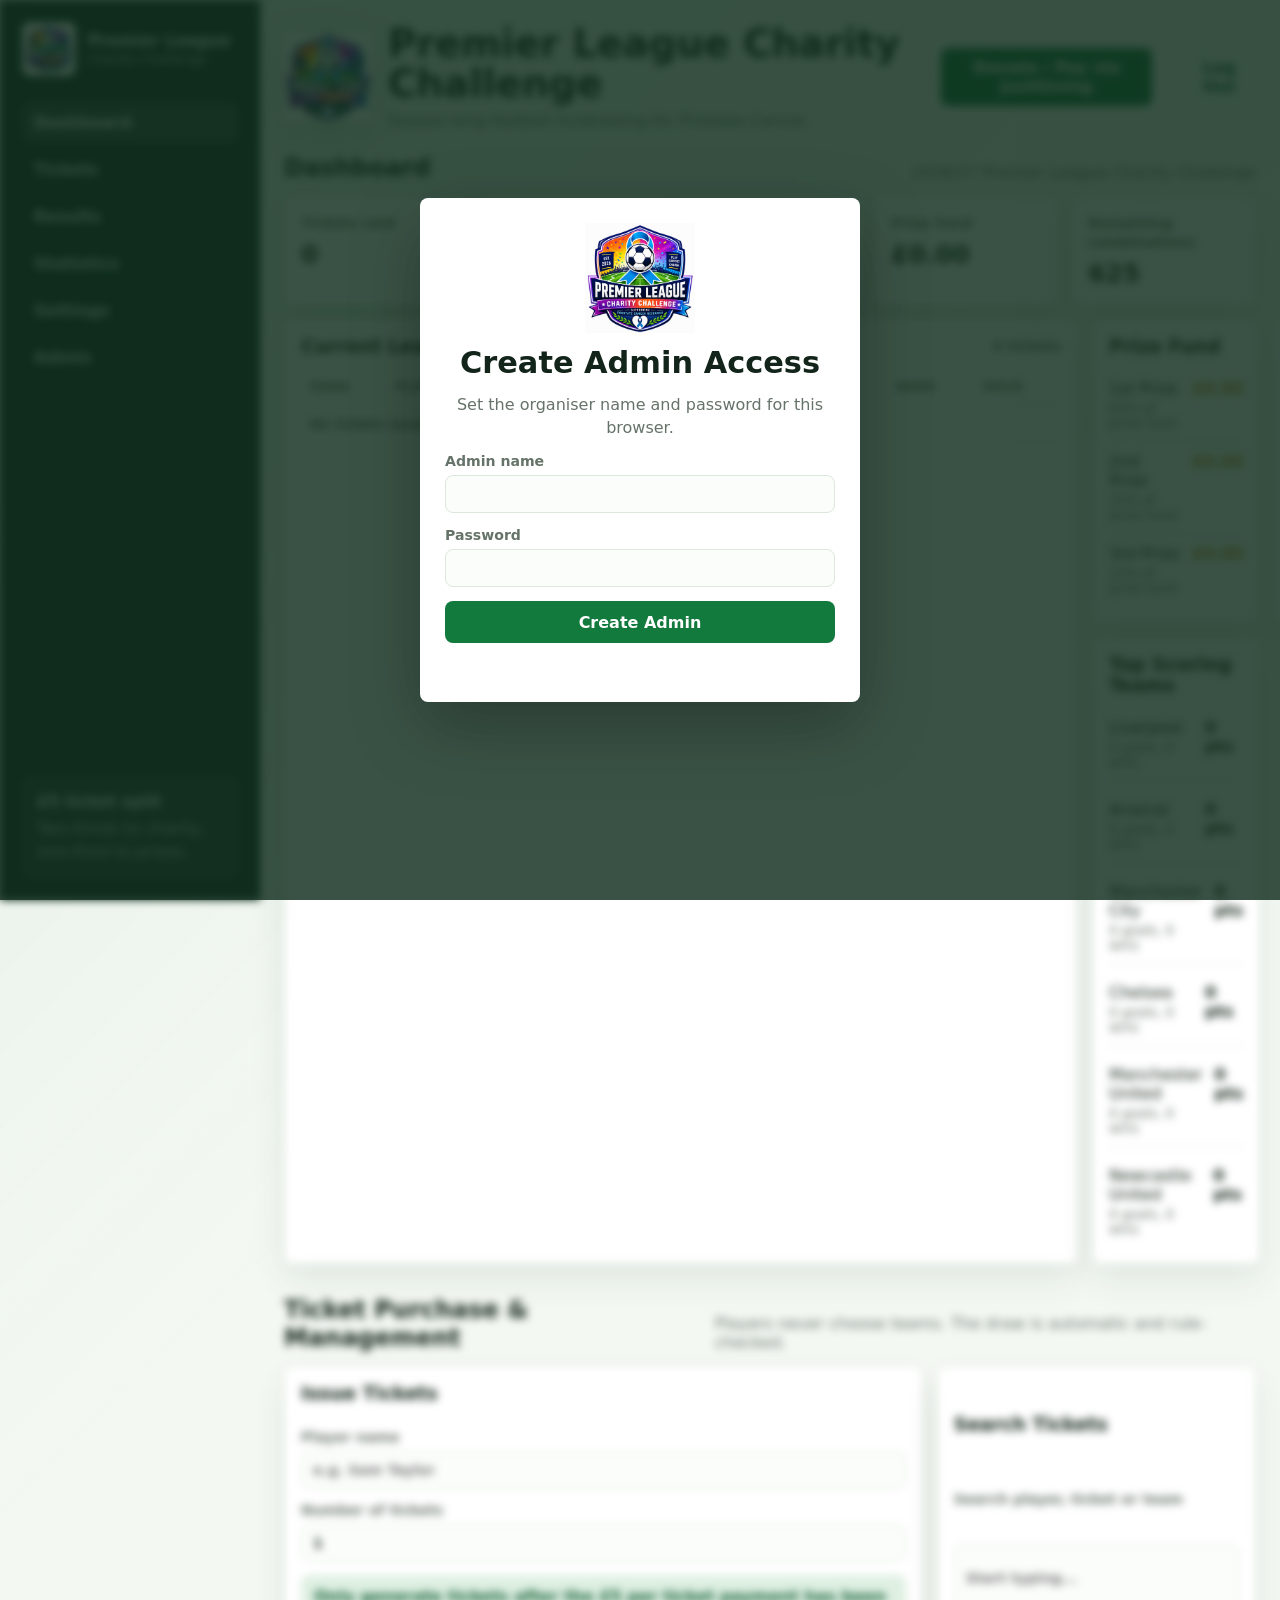
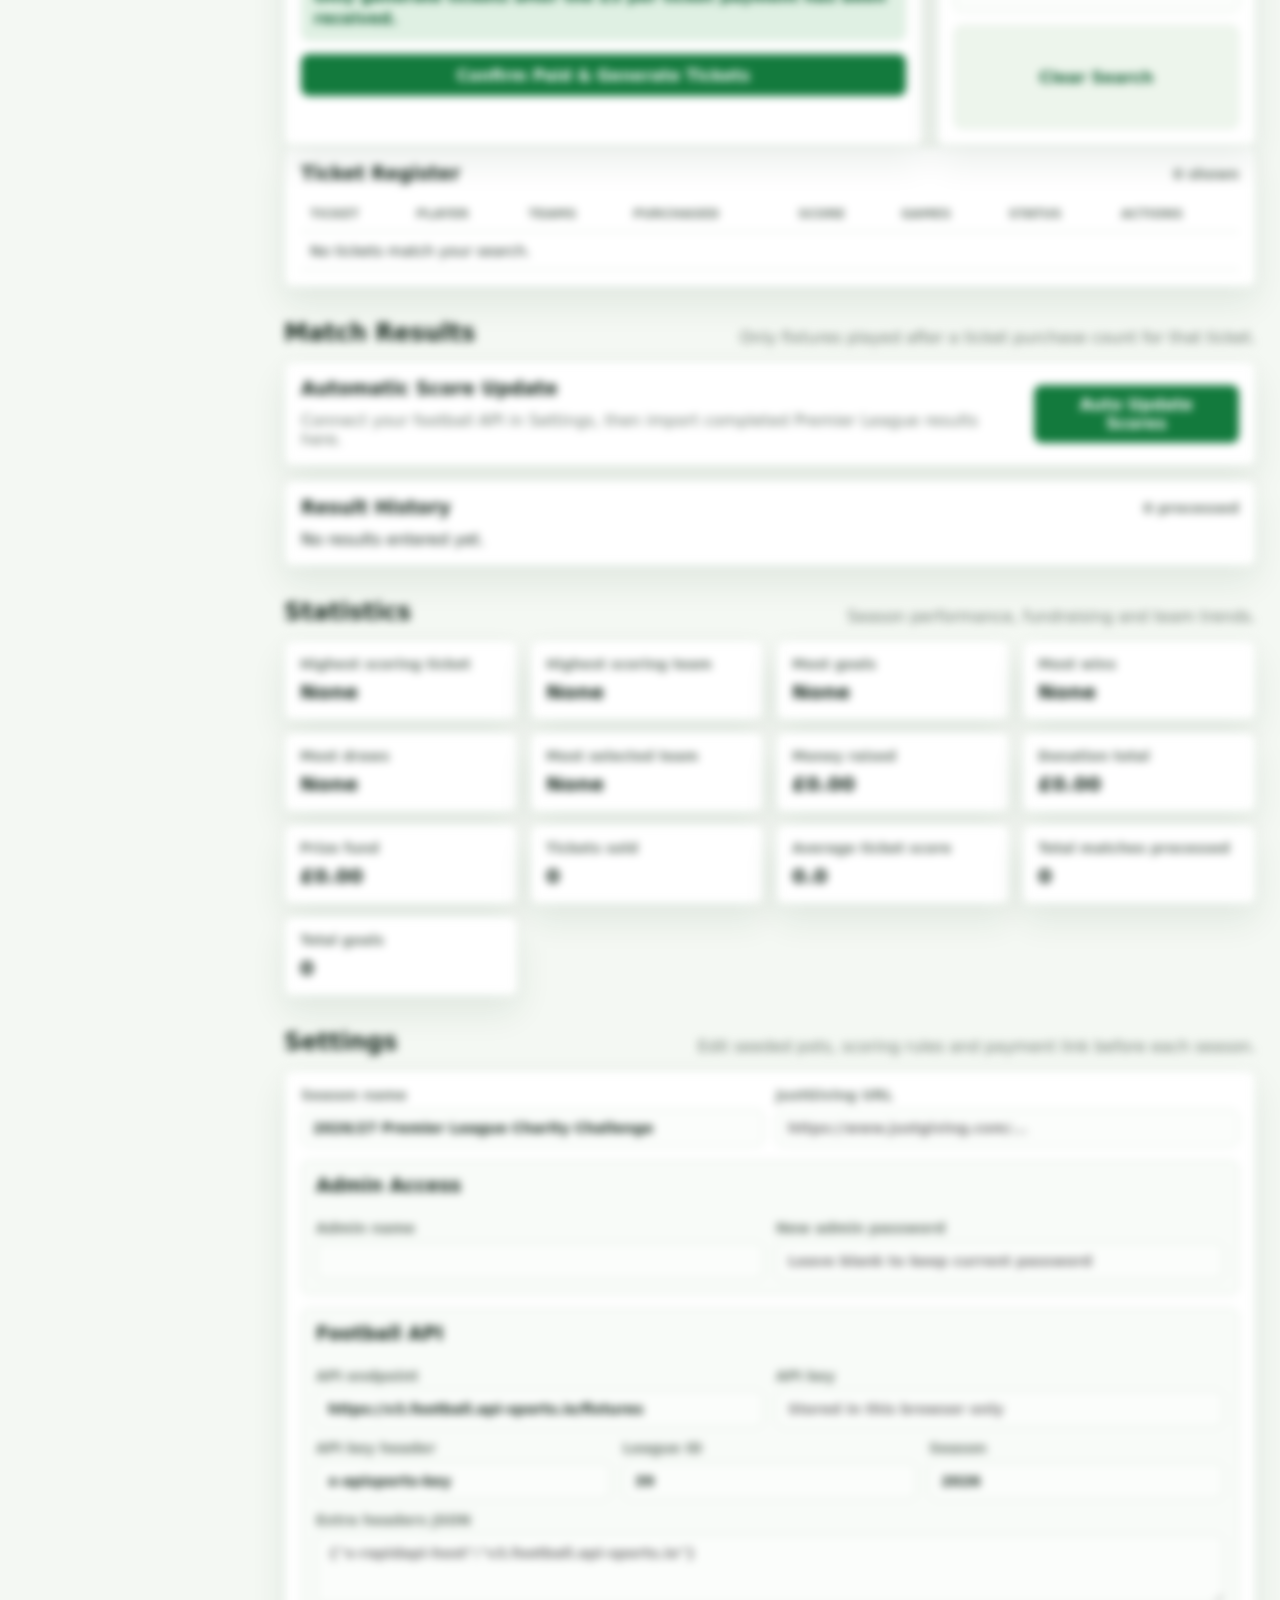
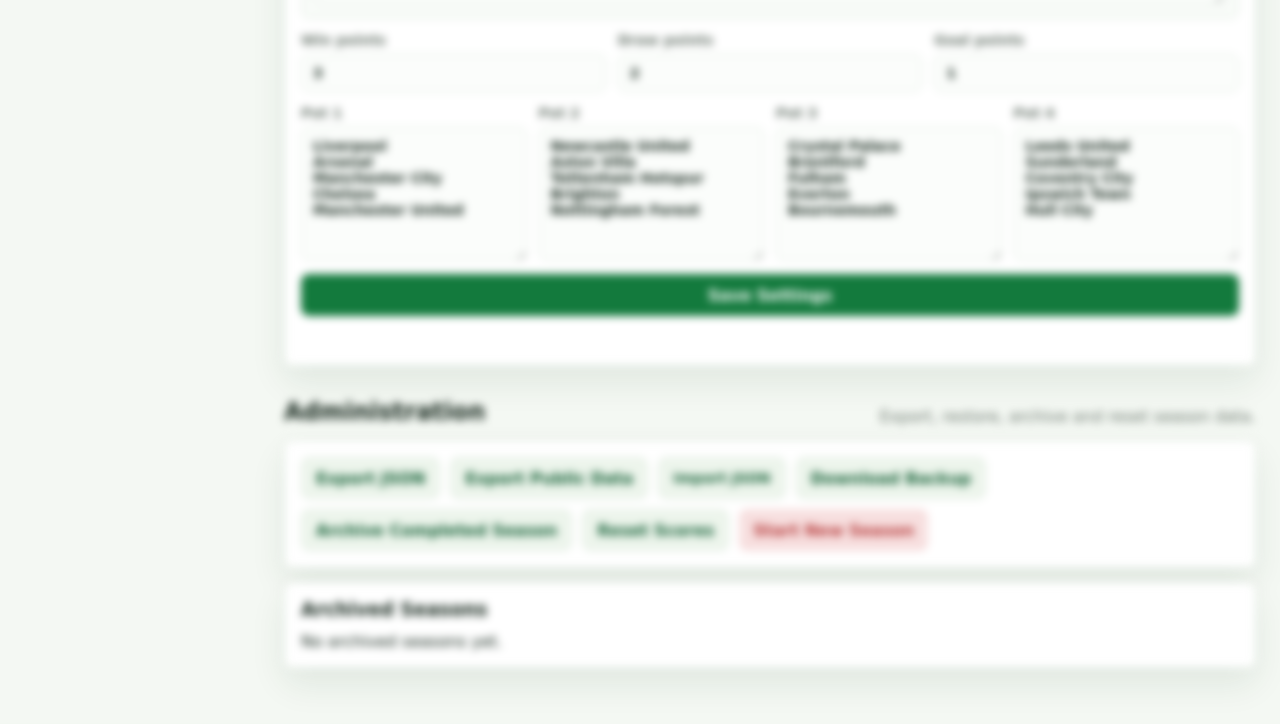
==== commit 7515a23b: "Add public participant progress page" ====
--- a/index.html
+++ b/index.html
@@ -294,6 +294,7 @@
           </div>
           <div class="admin-actions panel">
             <button class="secondary-action" id="exportBtn" type="button">Export JSON</button>
+            <button class="secondary-action" id="exportPublicBtn" type="button">Export Public Data</button>
             <label class="file-button">Import JSON
               <input id="importInput" type="file" accept="application/json">
             </label>
--- a/styles.css
+++ b/styles.css
@@ -650,3 +650,45 @@
     visibility: hidden;
   }
 }
+
+.public-page {
+  background: var(--bg);
+}
+
+.public-shell {
+  width: min(1460px, calc(100% - 32px));
+  margin: 0 auto;
+  padding: 24px 0 40px;
+}
+
+.public-hero {
+  display: grid;
+  grid-template-columns: 112px minmax(0, 1fr) auto;
+  gap: 18px;
+  align-items: center;
+  margin-bottom: 26px;
+}
+
+.public-hero img {
+  width: 112px;
+  height: 112px;
+  object-fit: contain;
+}
+
+.public-grid {
+  display: grid;
+  grid-template-columns: 2fr 1fr 1fr;
+  gap: 14px;
+}
+
+@media (max-width: 900px) {
+  .public-hero,
+  .public-grid {
+    grid-template-columns: 1fr;
+  }
+
+  .public-hero img {
+    width: 90px;
+    height: 90px;
+  }
+}
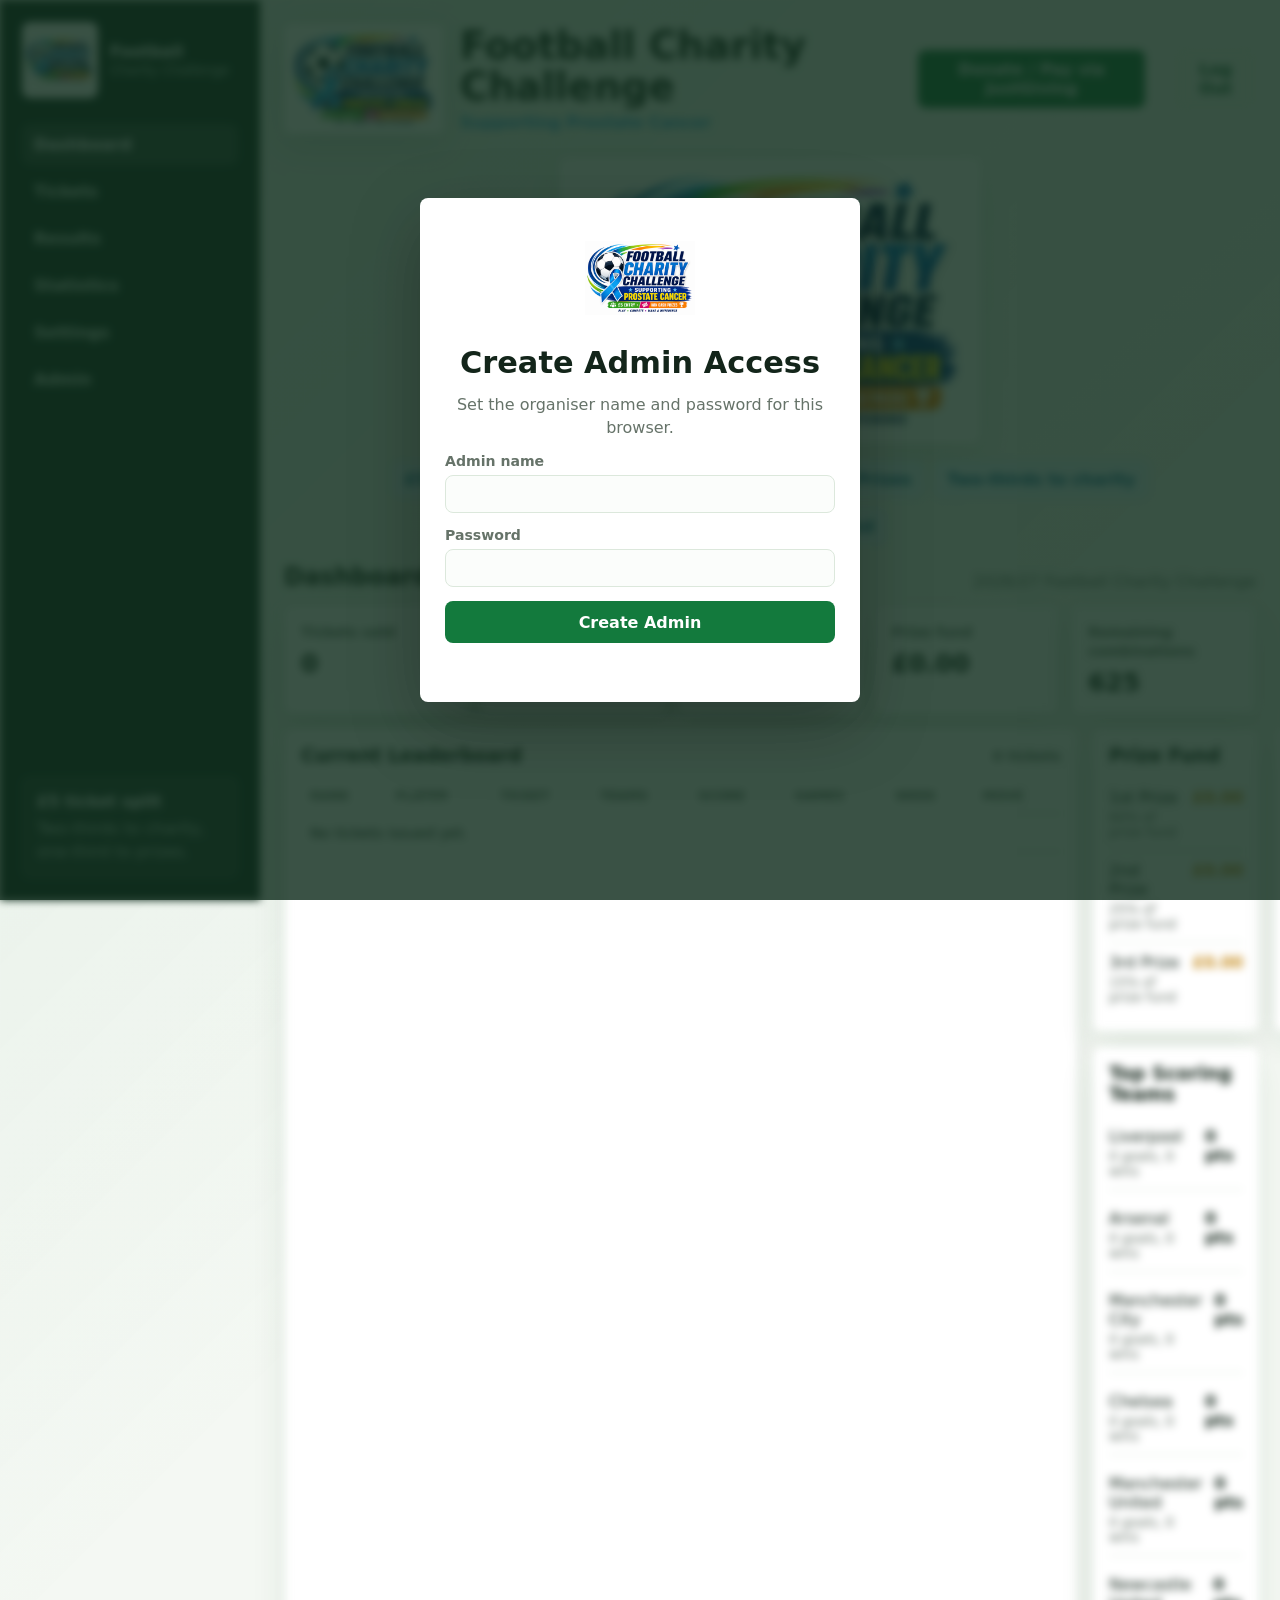
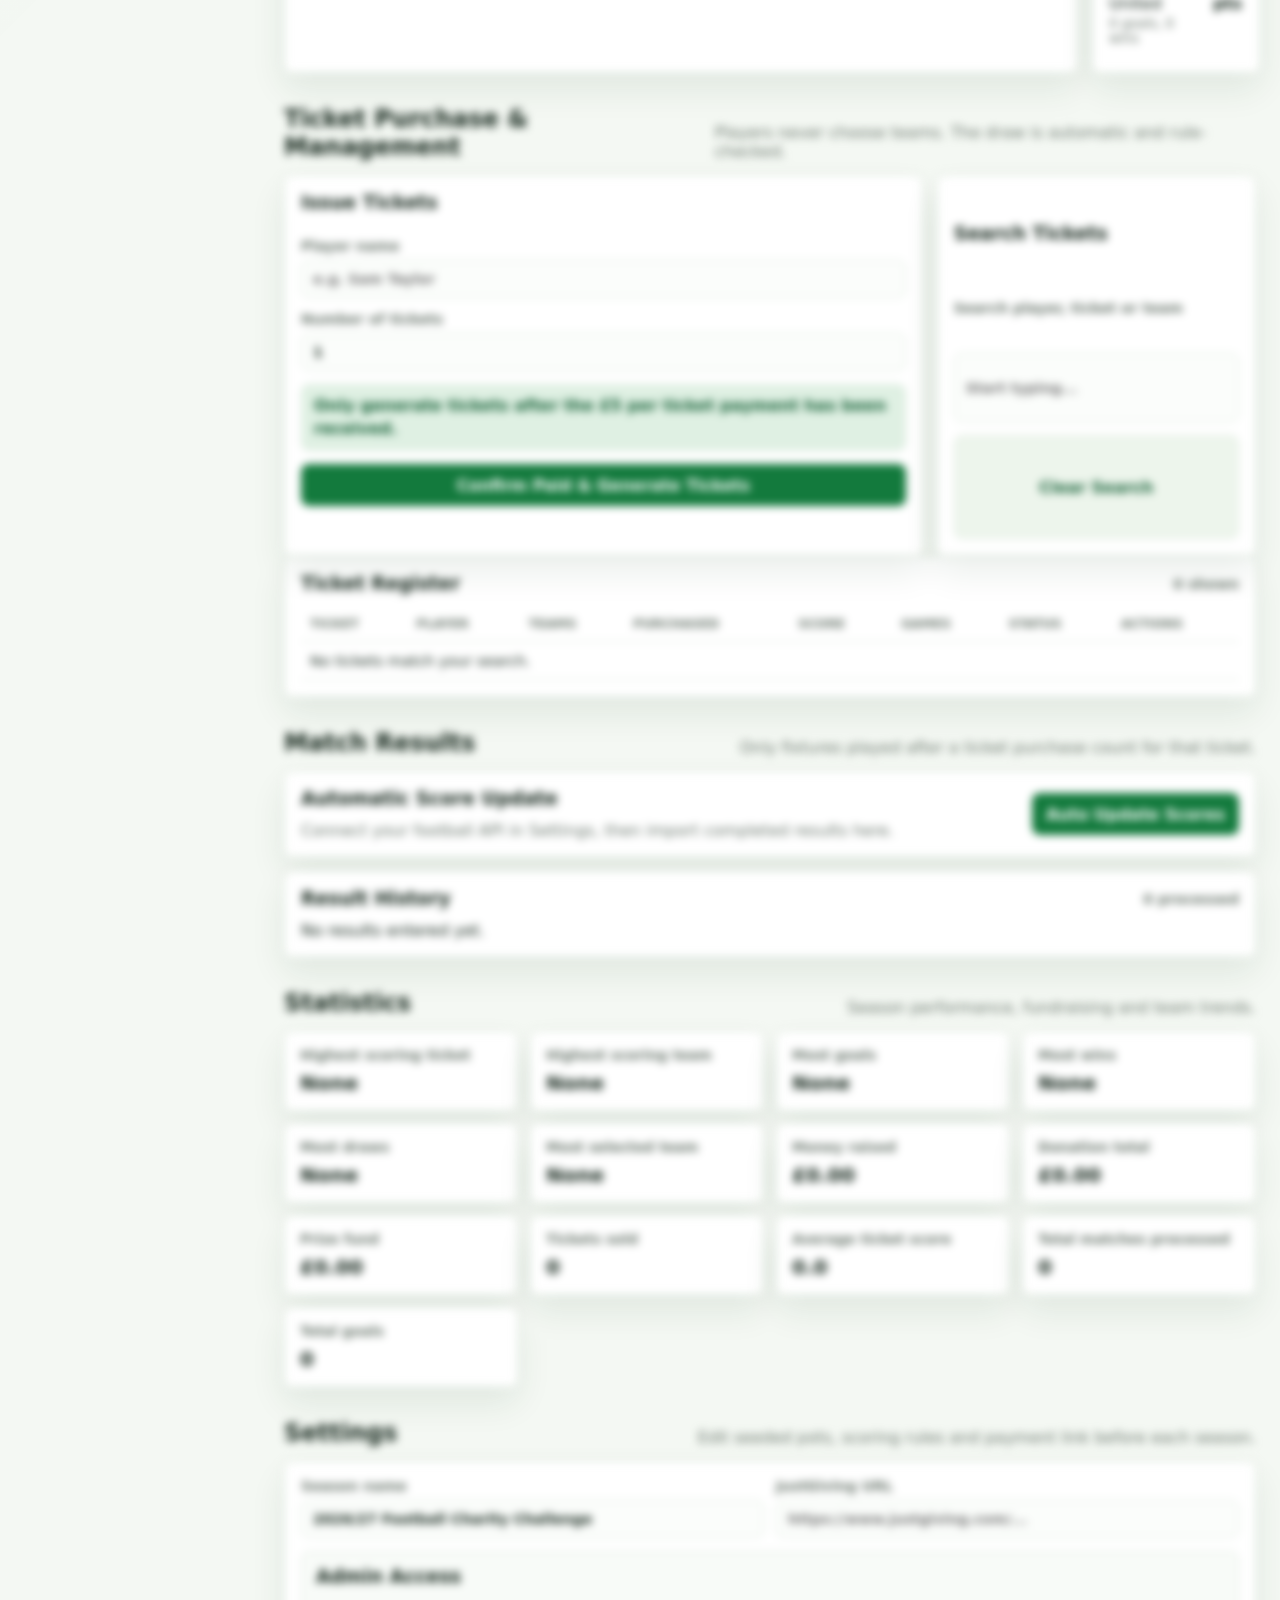
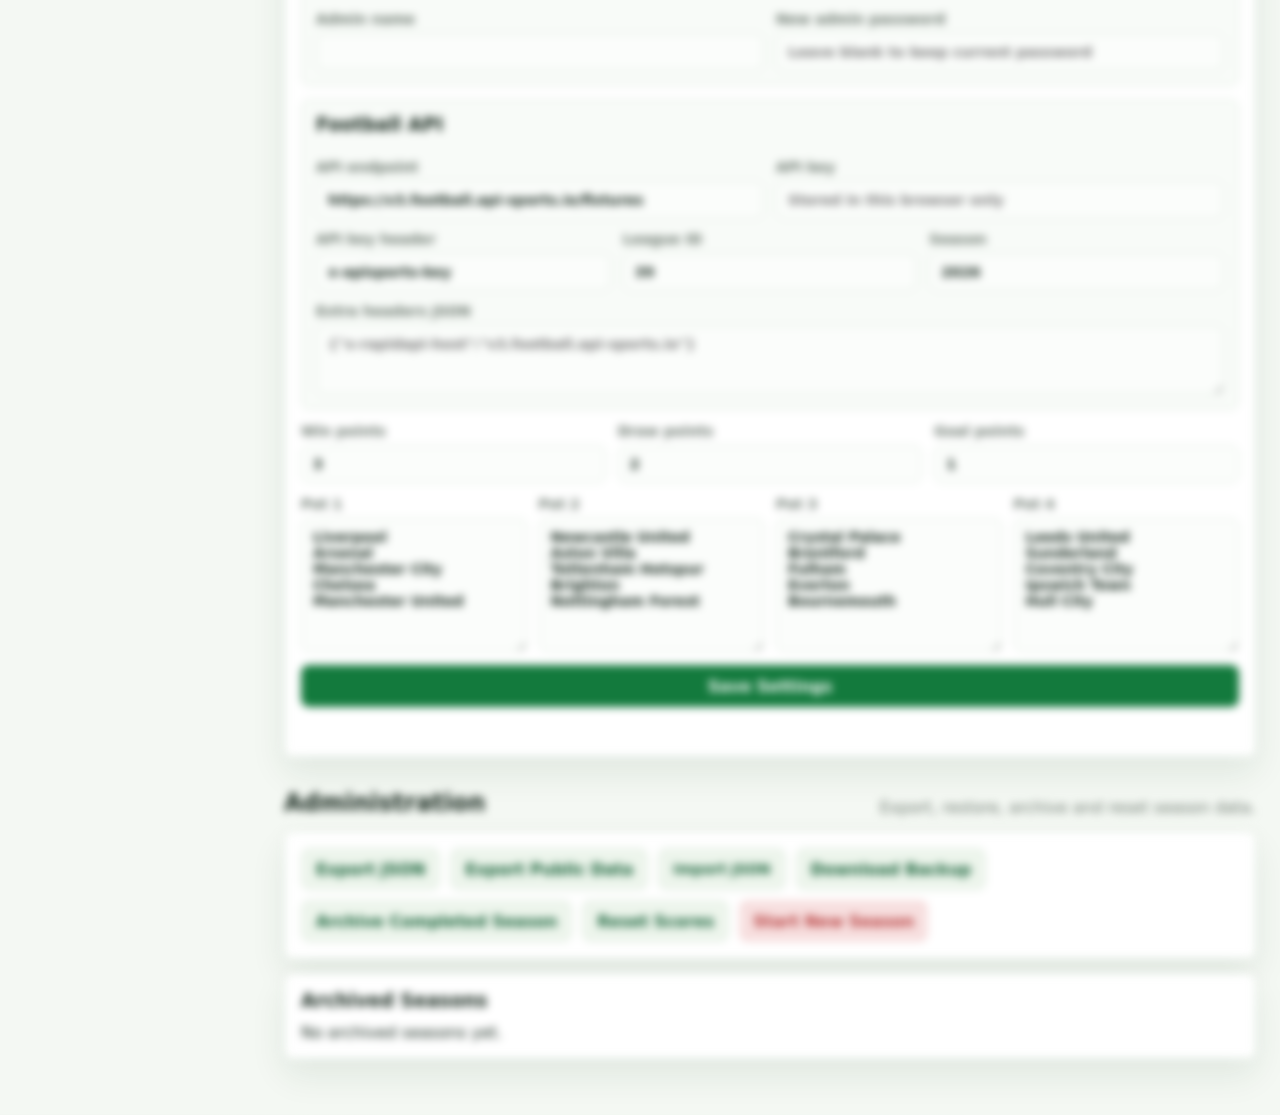
==== commit dd95614e: "Rebrand as Football Charity Challenge" ====
--- a/index.html
+++ b/index.html
@@ -3,13 +3,13 @@
   <head>
     <meta charset="utf-8">
     <meta name="viewport" content="width=device-width, initial-scale=1">
-    <title>Premier League Charity Challenge</title>
+    <title>Football Charity Challenge</title>
     <link rel="stylesheet" href="styles.css">
   </head>
   <body>
     <div class="auth-overlay" id="authOverlay">
       <form class="auth-card" id="authForm">
-        <img class="auth-logo" src="premier-league-charity-challenge-logo.png" onerror="this.onerror=null;this.src='https://raw.githubusercontent.com/woodileebowlingclub-boop/premierprostate/main/assets/premier-league-charity-challenge-logo.png';" alt="Premier League Charity Challenge logo">
+        <img class="auth-logo" src="assets/logo.png" onerror="this.onerror=null;this.src='logo.png';" alt="Football Charity Challenge logo">
         <h1 id="authTitle">Admin Login</h1>
         <p id="authHelp">Enter the organiser details to manage tickets and scores.</p>
         <label>Admin name
@@ -26,9 +26,9 @@
     <div class="app-shell">
       <aside class="sidebar" aria-label="Primary">
         <div class="brand">
-          <img class="brand-logo" src="premier-league-charity-challenge-logo.png" onerror="this.onerror=null;this.src='https://raw.githubusercontent.com/woodileebowlingclub-boop/premierprostate/main/assets/premier-league-charity-challenge-logo.png';" alt="Premier League Charity Challenge logo">
+          <img class="brand-logo" src="assets/logo.png" onerror="this.onerror=null;this.src='logo.png';" alt="Football Charity Challenge logo">
           <span>
-            <strong>Premier League</strong>
+            <strong>Football</strong>
             <small>Charity Challenge</small>
           </span>
         </div>
@@ -49,10 +49,10 @@
       <main class="main">
         <header class="topbar">
           <div class="topbar-title">
-            <img class="topbar-logo" src="premier-league-charity-challenge-logo.png" onerror="this.onerror=null;this.src='https://raw.githubusercontent.com/woodileebowlingclub-boop/premierprostate/main/assets/premier-league-charity-challenge-logo.png';" alt="">
+            <img class="topbar-logo" src="assets/logo.png" onerror="this.onerror=null;this.src='logo.png';" alt="">
             <div>
-            <h1>Premier League Charity Challenge</h1>
-            <p>Season-long football fundraising for Prostate Cancer.</p>
+            <h1>Football Charity Challenge</h1>
+            <p>Supporting Prostate Cancer</p>
             </div>
           </div>
           <button class="primary-action" id="donateBtn" type="button">Donate / Pay via JustGiving</button>
@@ -63,6 +63,16 @@
         </header>
 
         <section id="dashboard" class="section">
+          <div class="dashboard-logo-wrap">
+            <img class="dashboard-logo" src="assets/logo.png" onerror="this.onerror=null;this.src='logo.png';" alt="Football Charity Challenge logo">
+          </div>
+          <div class="competition-details">
+            <span>£5 Entry</span>
+            <span>Random Football Teams</span>
+            <span>Win Cash Prizes</span>
+            <span>Two-thirds to charity</span>
+            <span>One-third to prize fund</span>
+          </div>
           <div class="section-heading">
             <h2>Dashboard</h2>
             <p id="seasonName">Current season</p>
@@ -182,7 +192,7 @@
               <div class="panel-heading">
                 <h3>Automatic Score Update</h3>
               </div>
-              <p id="apiStatus">Connect your football API in Settings, then import completed Premier League results here.</p>
+              <p id="apiStatus">Connect your football API in Settings, then import completed results here.</p>
             </div>
             <button class="primary-action" id="syncApiBtn" type="button">Auto Update Scores</button>
           </section>
--- a/styles.css
+++ b/styles.css
@@ -117,8 +117,8 @@
 }
 
 .brand-logo {
-  width: 54px;
-  height: 54px;
+  width: 76px;
+  height: 76px;
   border-radius: var(--radius);
   background: #ffffff;
   object-fit: contain;
@@ -200,10 +200,13 @@
 }
 
 .topbar-logo {
-  width: 88px;
-  height: 88px;
+  width: 160px;
+  height: 110px;
   flex: 0 0 auto;
   object-fit: contain;
+  background: #ffffff;
+  border-radius: var(--radius);
+  padding: 6px;
   filter: drop-shadow(0 10px 18px rgba(24, 62, 36, 0.14));
 }
 
@@ -223,6 +226,47 @@
 .section-heading p {
   margin-top: 6px;
   color: var(--muted);
+}
+
+.topbar p {
+  color: #3aa7df;
+  font-weight: 800;
+}
+
+.dashboard-logo-wrap {
+  display: flex;
+  justify-content: center;
+  margin: 0 0 18px;
+}
+
+.dashboard-logo {
+  width: min(420px, 100%);
+  height: auto;
+  display: block;
+  background: #ffffff;
+  border-radius: var(--radius);
+  box-shadow: var(--shadow);
+  padding: 8px;
+}
+
+.competition-details {
+  display: flex;
+  flex-wrap: wrap;
+  justify-content: center;
+  gap: 10px;
+  margin: 0 0 18px;
+}
+
+.competition-details span {
+  display: inline-flex;
+  align-items: center;
+  min-height: 36px;
+  padding: 8px 12px;
+  border-radius: var(--radius);
+  background: #e6f5ff;
+  color: #08699d;
+  border: 1px solid #b9e2f8;
+  font-weight: 900;
 }
 
 .section {
@@ -621,8 +665,12 @@
   }
 
   .topbar-logo {
-    width: 70px;
-    height: 70px;
+    width: 130px;
+    height: 90px;
+  }
+
+  .dashboard-logo {
+    width: min(260px, 100%);
   }
 
   .nav-list,
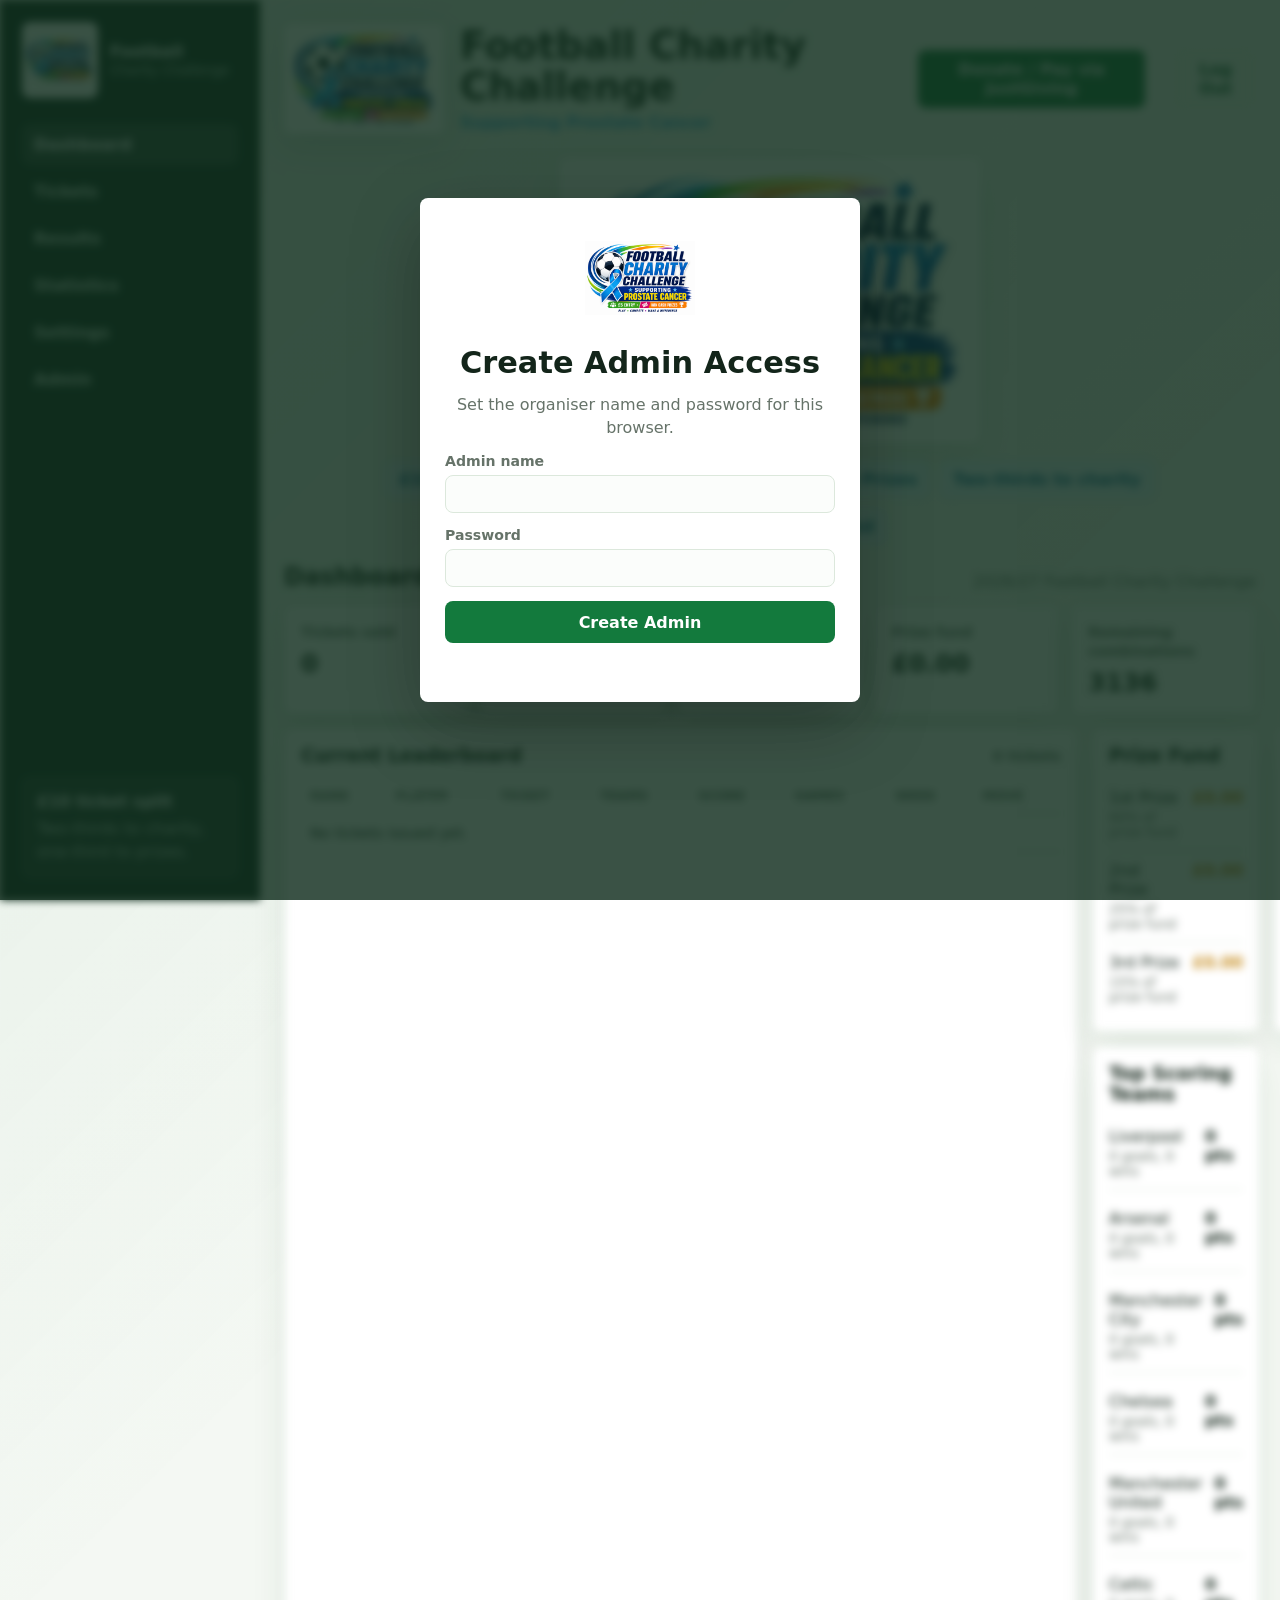
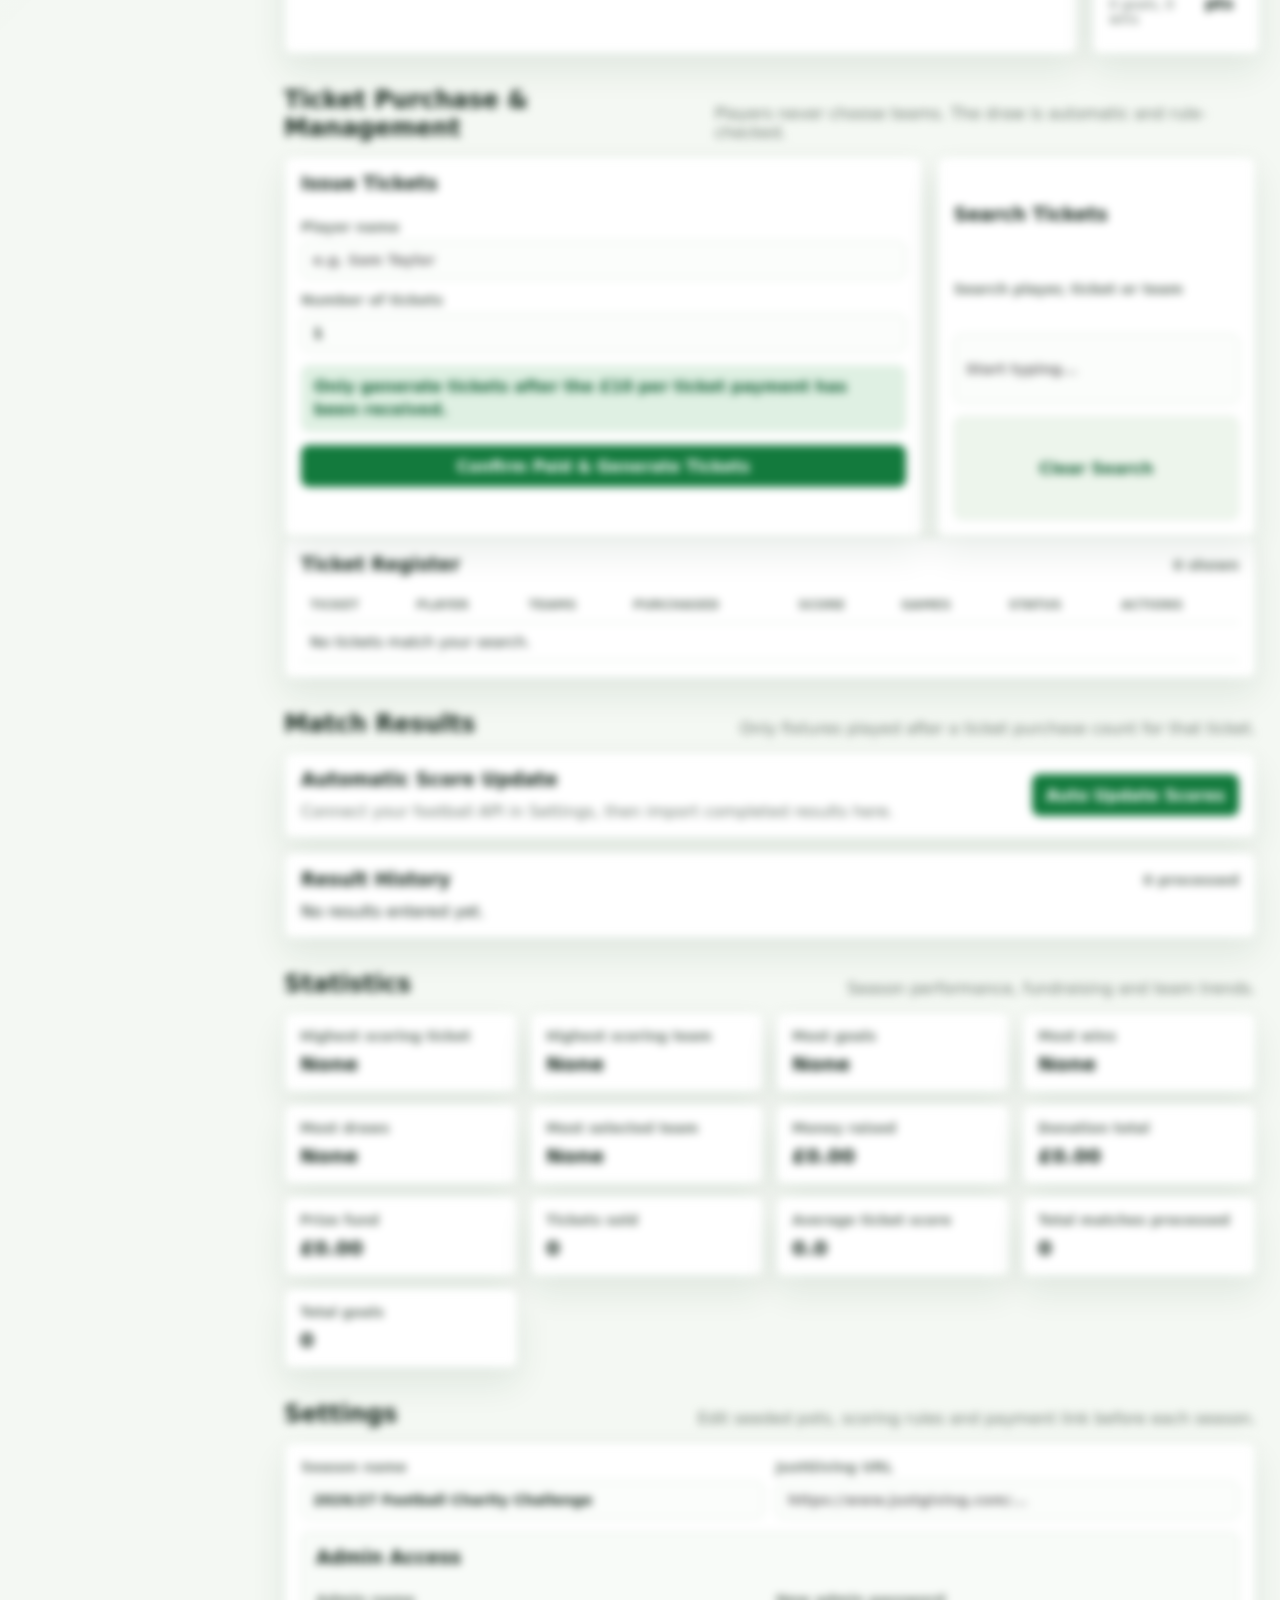
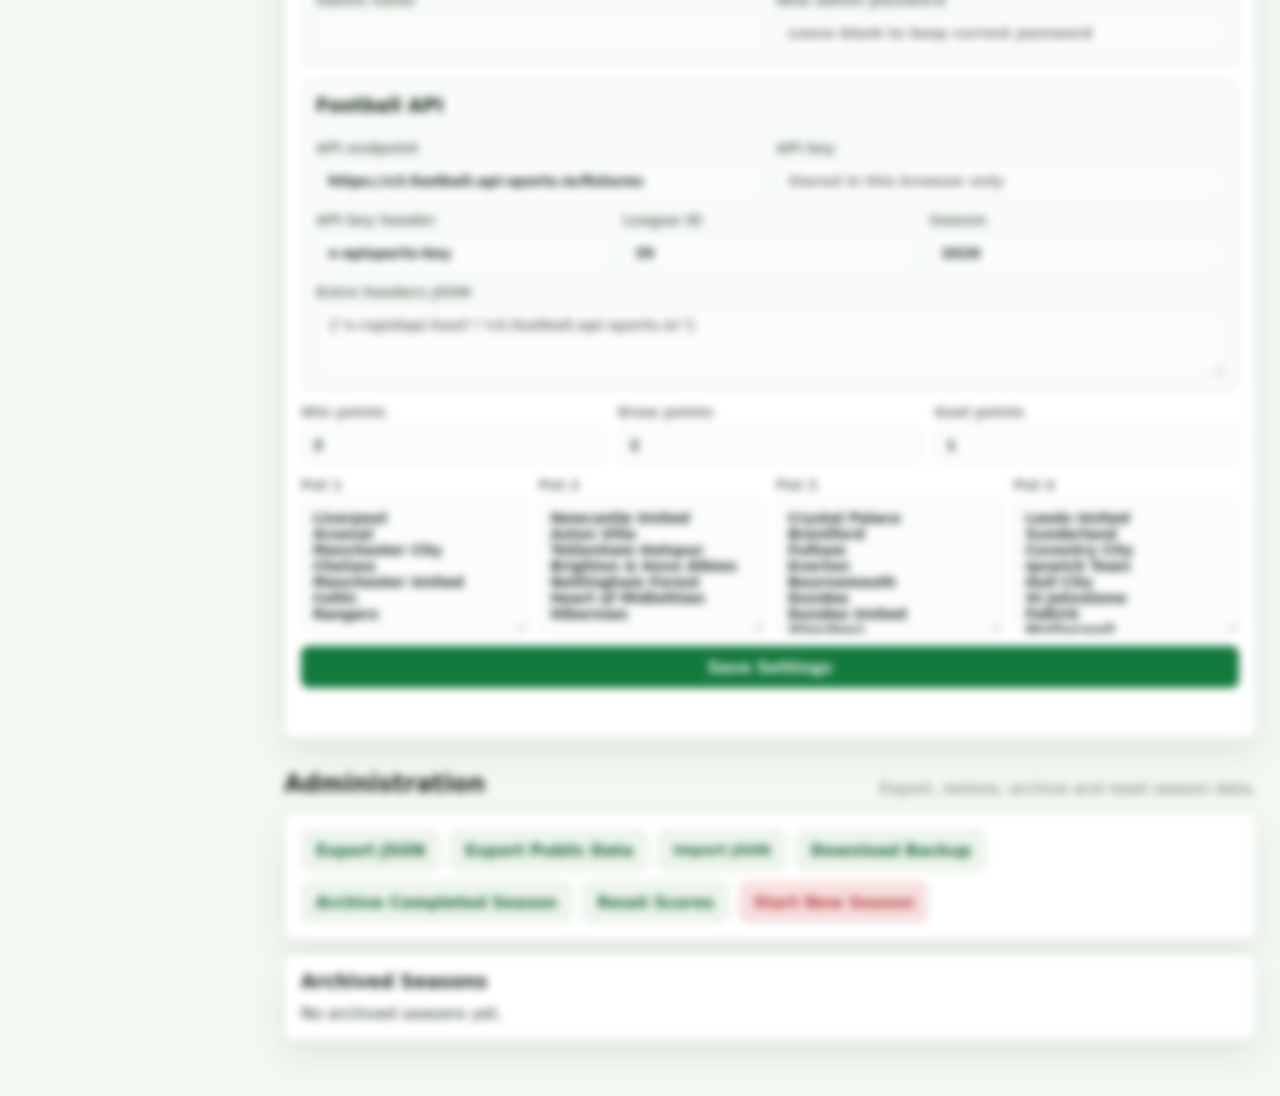
==== commit 8da4dc02: "Set ticket entry to ten pounds" ====
--- a/index.html
+++ b/index.html
@@ -41,7 +41,7 @@
           <a href="#admin">Admin</a>
         </nav>
         <div class="charity-note">
-          <strong>£5 ticket split</strong>
+          <strong>£10 ticket split</strong>
           <span>Two-thirds to charity, one-third to prizes.</span>
         </div>
       </aside>
@@ -67,7 +67,7 @@
             <img class="dashboard-logo" src="assets/logo.png" onerror="this.onerror=null;this.src='logo.png';" alt="Football Charity Challenge logo">
           </div>
           <div class="competition-details">
-            <span>£5 Entry</span>
+            <span>£10 Entry</span>
             <span>Random Football Teams</span>
             <span>Win Cash Prizes</span>
             <span>Two-thirds to charity</span>
@@ -142,7 +142,7 @@
               <label>Number of tickets
                 <input required name="quantity" type="number" min="1" max="100" value="1">
               </label>
-              <p class="payment-note">Only generate tickets after the £5 per ticket payment has been received.</p>
+              <p class="payment-note">Only generate tickets after the £10 per ticket payment has been received.</p>
               <button class="primary-action" type="submit">Confirm Paid & Generate Tickets</button>
               <p class="form-message" id="purchaseMessage"></p>
             </form>
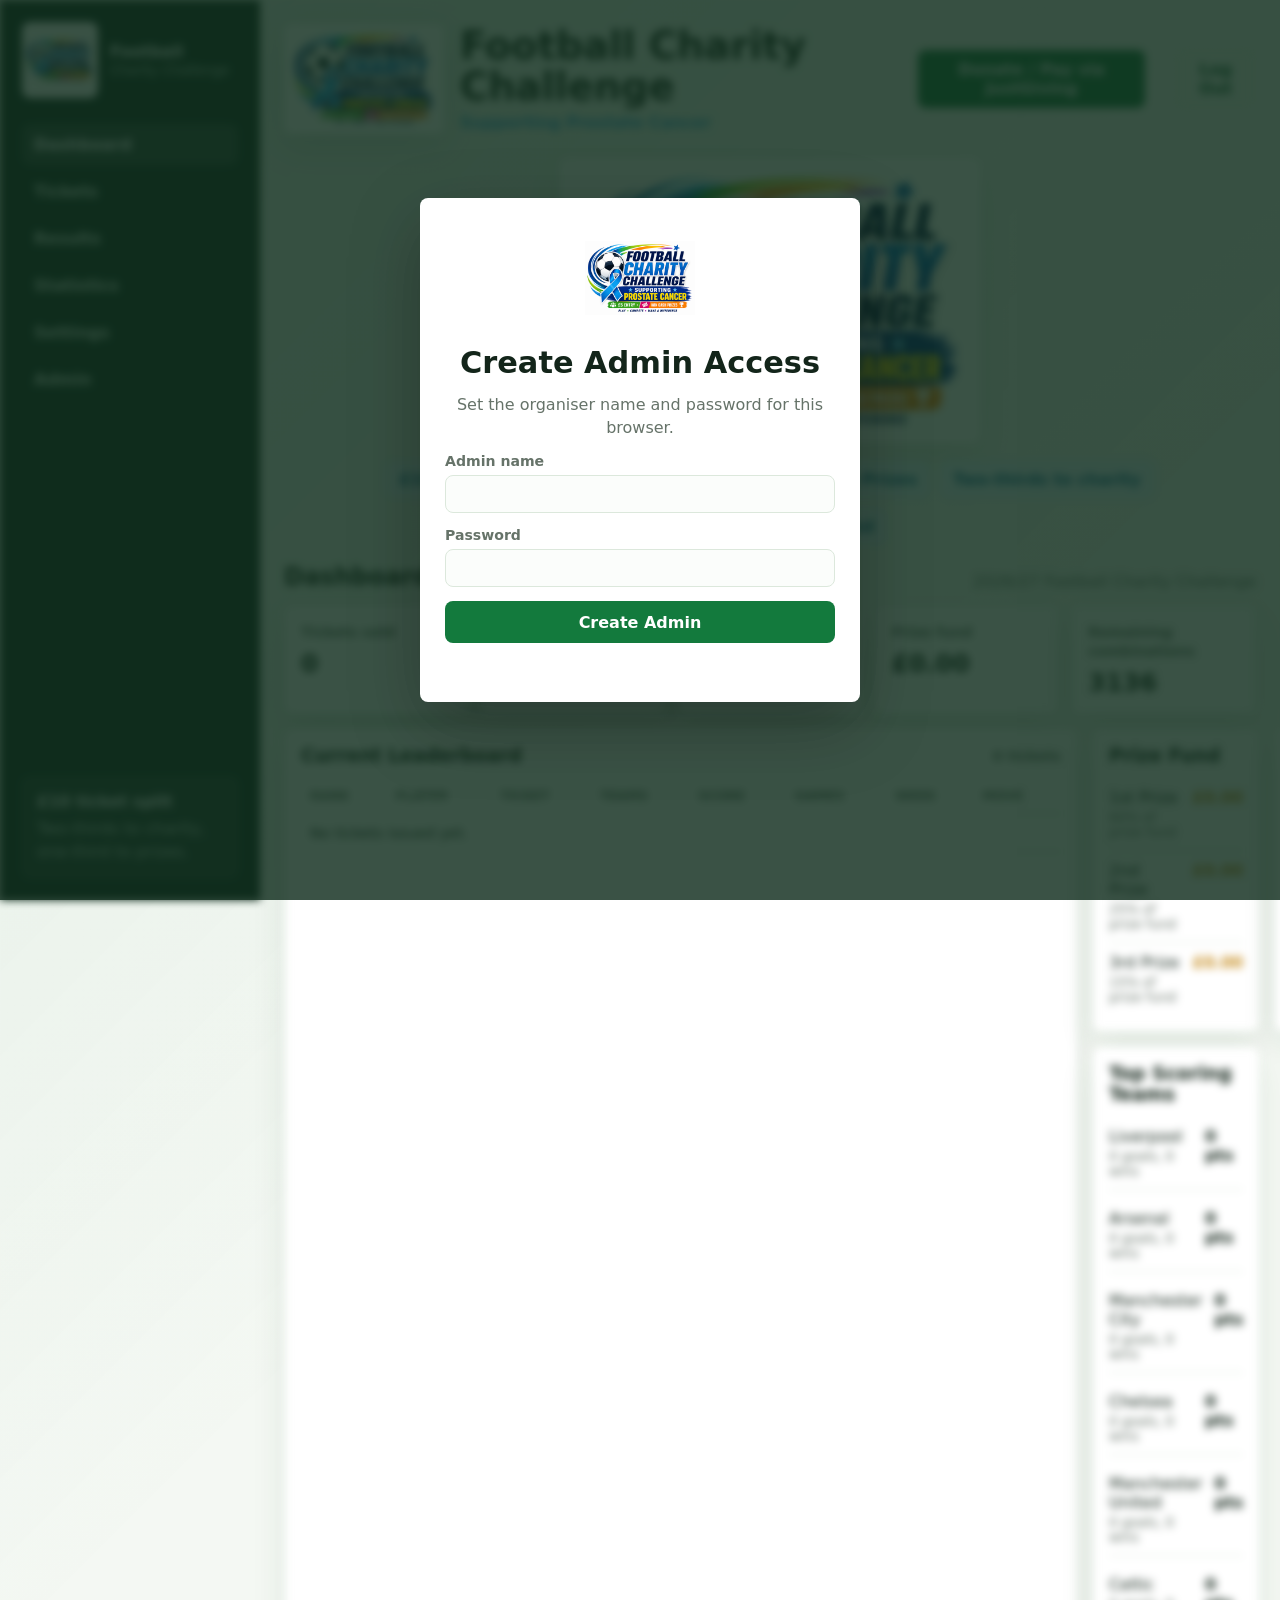
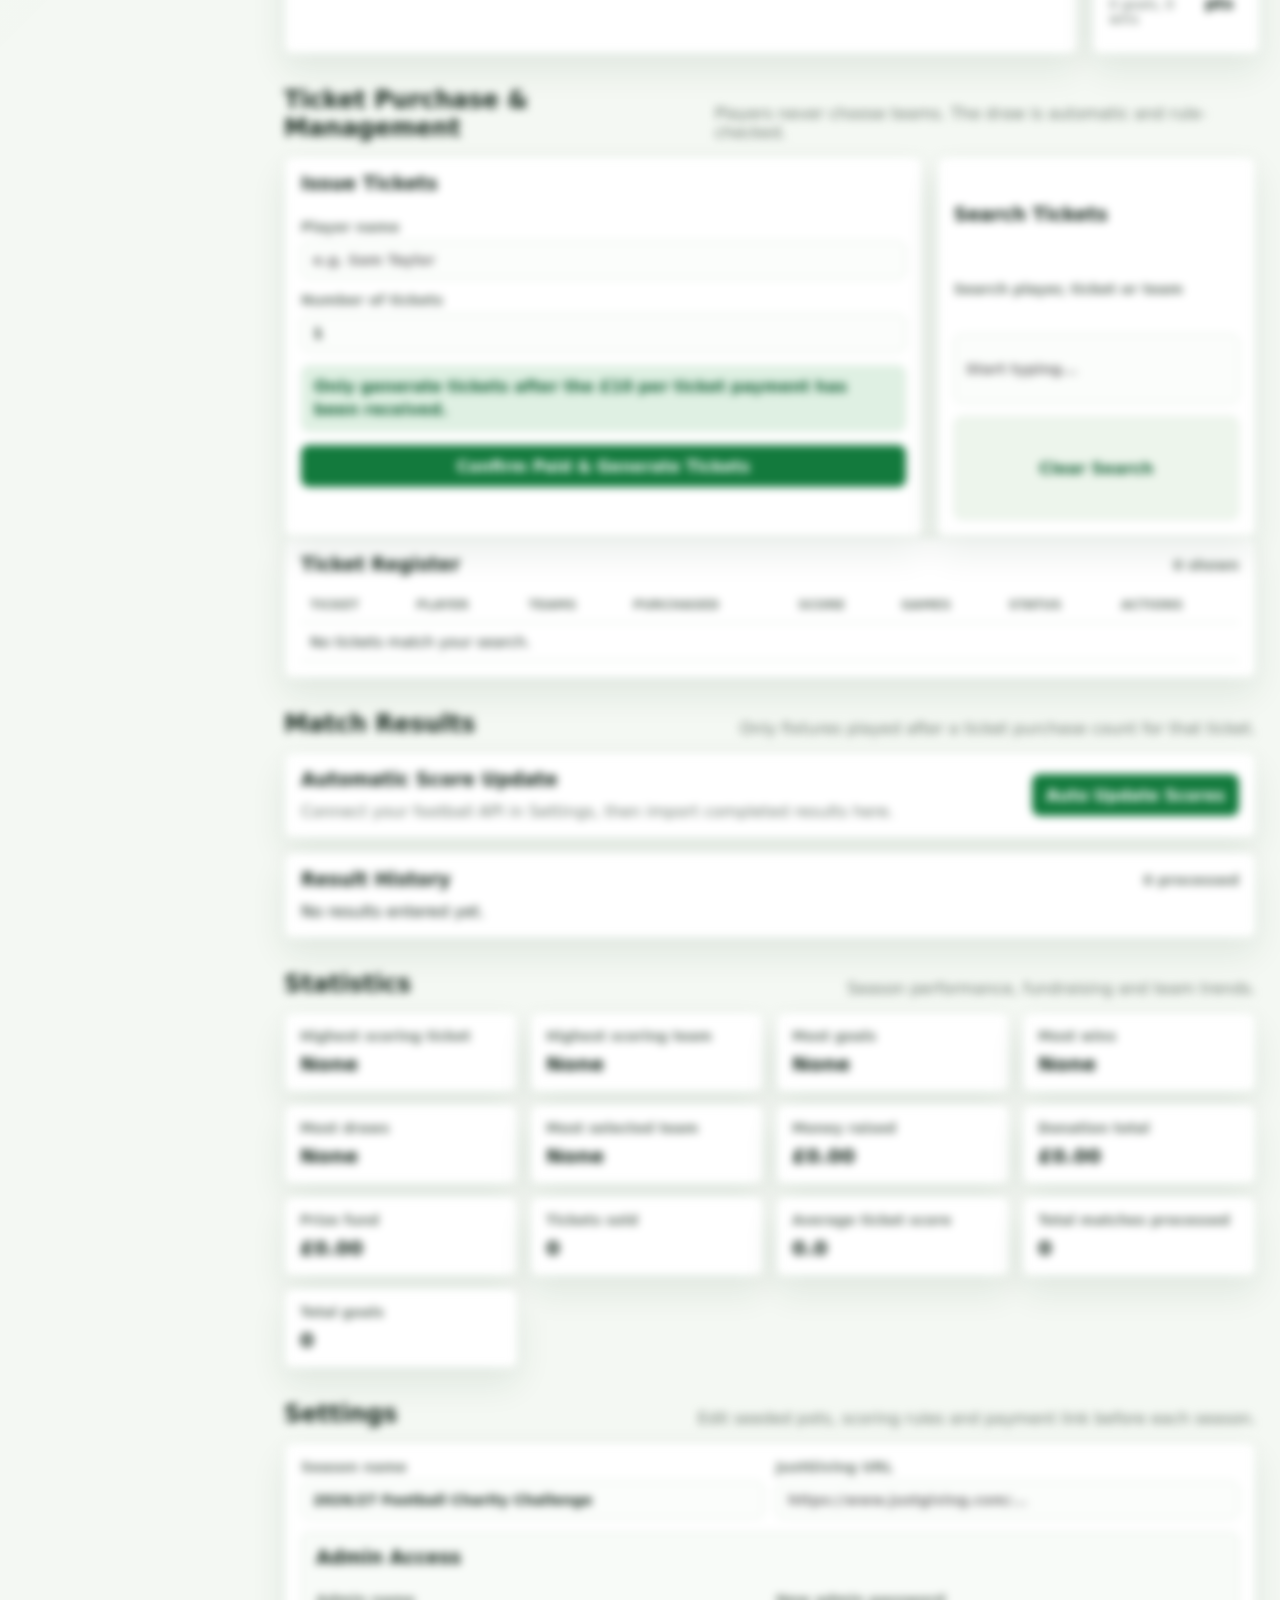
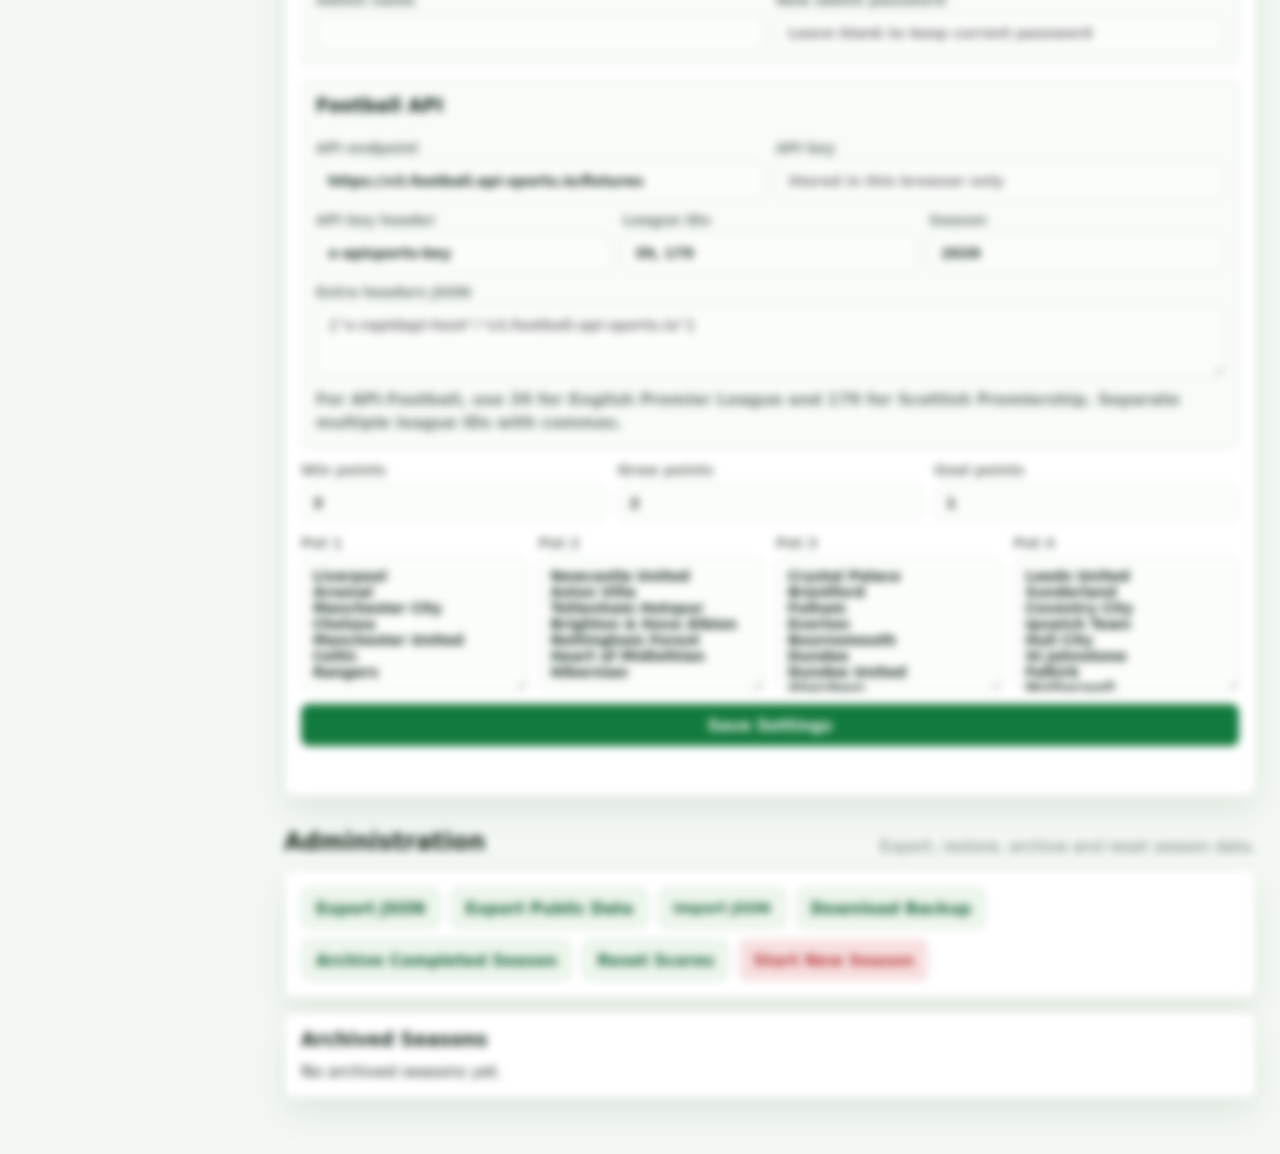
==== commit 23dddf47: "Support multi-league score updates" ====
--- a/index.html
+++ b/index.html
@@ -256,8 +256,8 @@
                 <label>API key header
                   <input name="apiKeyHeader" id="apiKeyHeader" placeholder="x-apisports-key">
                 </label>
-                <label>League ID
-                  <input name="apiLeagueId" id="apiLeagueId" placeholder="39">
+                <label>League IDs
+                  <input name="apiLeagueId" id="apiLeagueId" placeholder="39, 179">
                 </label>
                 <label>Season
                   <input name="apiSeason" id="apiSeason" placeholder="2026">
@@ -266,6 +266,7 @@
               <label>Extra headers JSON
                 <textarea name="apiExtraHeaders" id="apiExtraHeaders" rows="3" placeholder='{"x-rapidapi-host":"v3.football.api-sports.io"}'></textarea>
               </label>
+              <p class="settings-help">For API-Football, use 39 for English Premier League and 179 for Scottish Premiership. Separate multiple league IDs with commas.</p>
             </div>
             <div class="settings-row scoring-row">
               <label>Win points
--- a/styles.css
+++ b/styles.css
@@ -452,6 +452,12 @@
   background: #f8fbf8;
 }
 
+.settings-help {
+  color: var(--muted);
+  font-weight: 700;
+  line-height: 1.45;
+}
+
 label {
   display: grid;
   gap: 6px;
